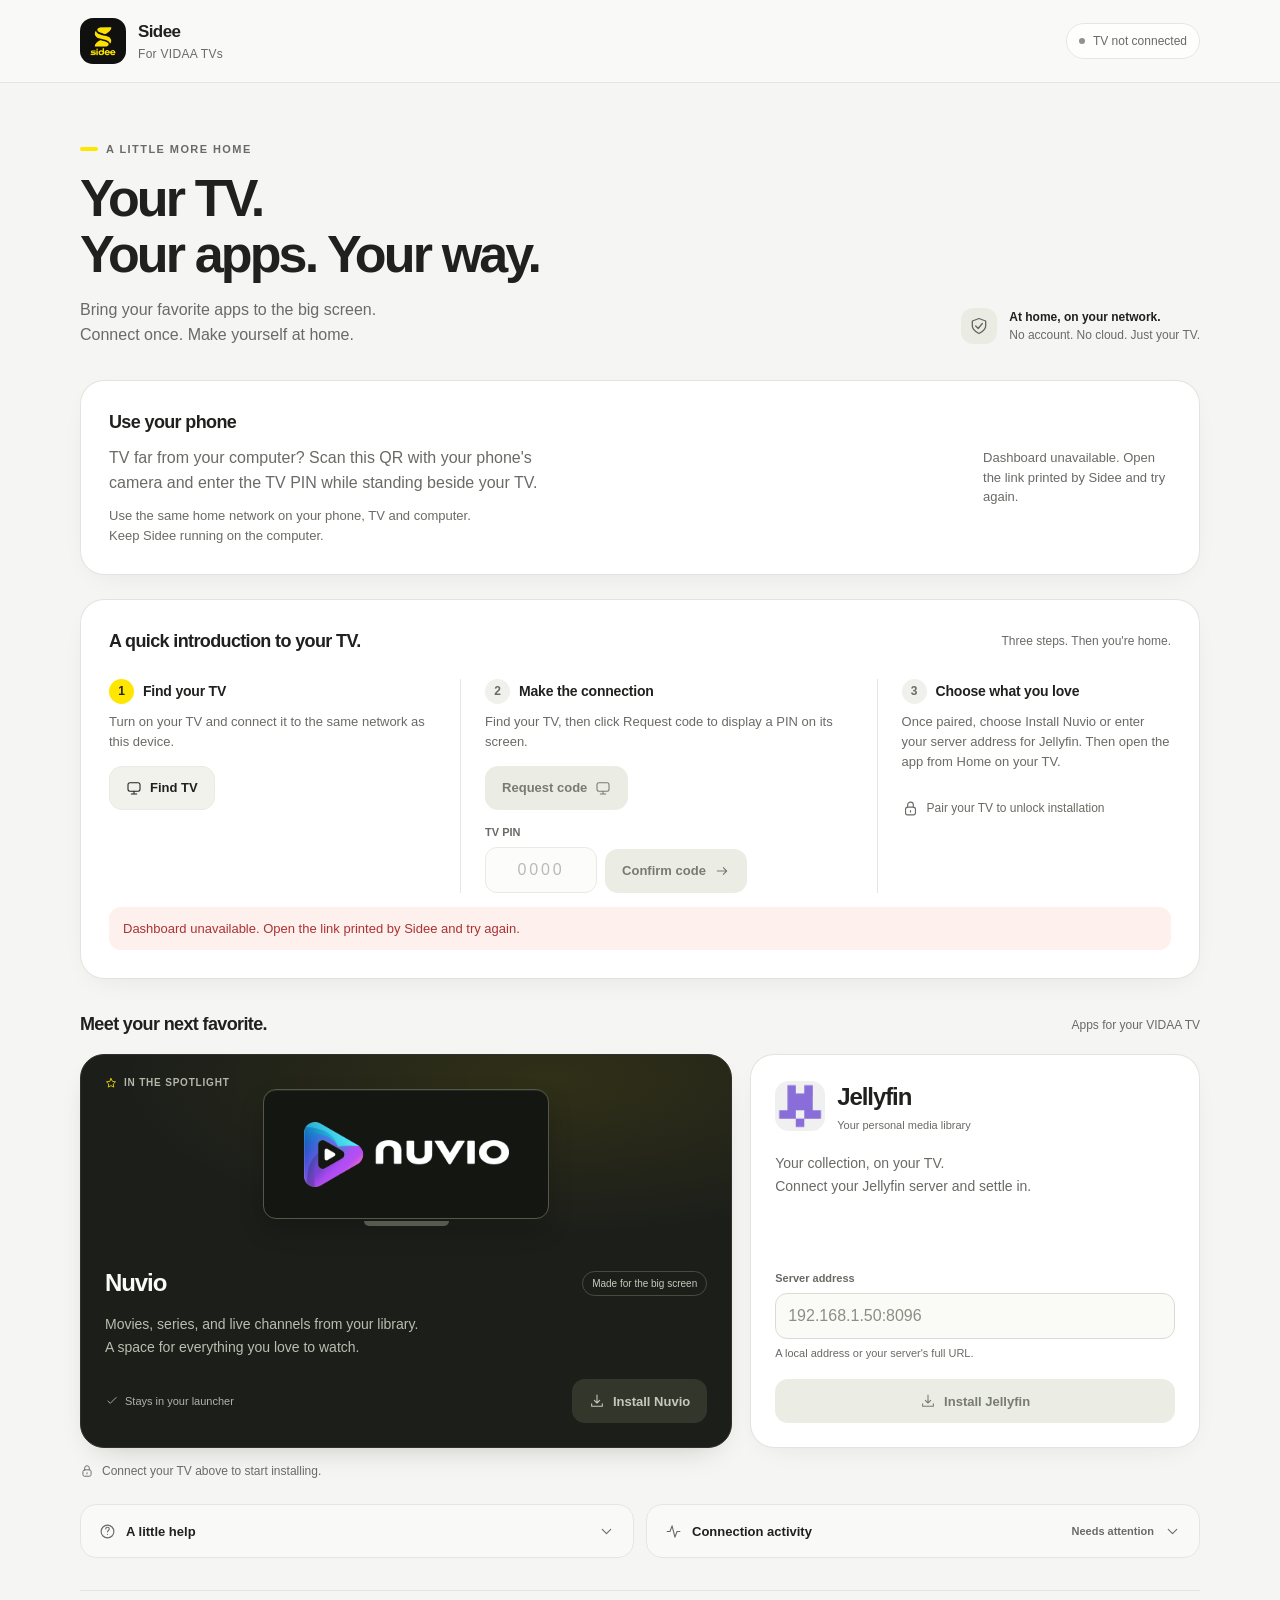
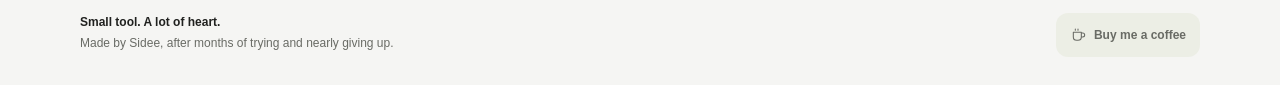
==== core/dashboard.html @ 567eab3b "Initial Sidee release: automatic Windows setup and dashboard pairing" ====
<!doctype html>
<html lang="en">
<head>
  <meta charset="utf-8">
  <meta name="viewport" content="width=device-width, initial-scale=1, viewport-fit=cover">
  <meta name="theme-color" content="#f5f5f3">
  <title>Sidee — Your TV, your apps</title>
  <link rel="icon" href="/assets/sidee-logo.png">
  <style>
    :root {
      color-scheme: light;
      --bg: #f5f5f3; --surface: #fff; --ink: #20211f; --muted: #696b65;
      --line: #e5e6e0; --accent: #ffe600; --accent-ink: #655b00;
      --positive: #28613c; --negative: #ac3232;
      --radius: 24px; --ease: cubic-bezier(.22, 1, .36, 1);
      font-family: -apple-system, BlinkMacSystemFont, "Segoe UI", sans-serif;
      font-synthesis: none; font-optical-sizing: auto;
    }
    * { box-sizing: border-box; }
    body { margin: 0; background: var(--bg); color: var(--ink); line-height: 1.5; }
    button, input, select { font: inherit; }
    button, a, input, select, summary { -webkit-tap-highlight-color: transparent; }
    button, a { touch-action: manipulation; }
    button { cursor: pointer; }
    img { display: block; max-width: 100%; }
    a { color: inherit; text-underline-offset: 4px; }
    h1, h2, h3, p { margin: 0; }
    button:focus-visible, a:focus-visible, summary:focus-visible {
      outline: 3px solid var(--accent-ink); outline-offset: 4px;
    }
    [hidden] { display: none !important; }
    .icon { width: 20px; height: 20px; fill: none; stroke: currentColor; stroke-width: 1.6; stroke-linecap: round; stroke-linejoin: round; flex-shrink: 0; }
    .shell { width: min(1120px, 100% - 2 * clamp(16px, 4vw, 40px)); margin-inline: auto; }
    .top { background: rgba(250,250,248,.86); border-bottom: 1px solid rgba(220,221,215,.7); backdrop-filter: blur(24px) saturate(140%); }
    .top-inner { display: flex; align-items: center; justify-content: space-between; gap: 12px; min-height: 82px; padding-block: 14px; }
    .brand { display: flex; align-items: center; gap: 12px; min-width: 0; }
    .logo { width: 46px; height: 46px; border-radius: 13px; }
    .brand-name { font-size: 17px; font-weight: 650; letter-spacing: -.035em; }
    .brand-by { color: var(--muted); font-size: 12px; letter-spacing: .025em; }
    .status { display: flex; align-items: center; gap: 8px; border: 1px solid var(--line); background: rgba(255,255,255,.8); padding: 8px 12px; border-radius: 100px; font-size: 12px; color: var(--muted); min-width: 0; max-width: 50%; }
    .status-dot { width: 6px; height: 6px; border-radius: 50%; background: #91938b; flex-shrink: 0; }
    .status.on { color: var(--positive); background: #f2f8f1; border-color: #d8e6d8; }
    .status.on .status-dot { background: var(--positive); }
    #tvchip { overflow-wrap: anywhere; }
    main { padding-top: clamp(32px, 5vw, 58px); padding-bottom: max(28px, env(safe-area-inset-bottom)); }
    .intro { display: grid; gap: 24px; margin-bottom: 32px; }
    .eyebrow { display: flex; align-items: center; gap: 8px; color: var(--muted); font-size: 11px; font-weight: 650; letter-spacing: .13em; text-transform: uppercase; margin-bottom: 12px; }
    .eyebrow::before { content: ""; width: 18px; height: 4px; background: var(--accent); border-radius: 2px; }
    h1 { font-size: clamp(32px, 1.65rem + 2.2vw, 52px); font-weight: 620; line-height: 1.09; letter-spacing: -.055em; }
    .intro-copy { color: var(--muted); margin-top: 14px; max-width: 48ch; font-size: 16px; line-height: 1.6; }
    .privacy { display: flex; align-items: center; gap: 12px; align-self: end; }
    .privacy > .icon { width: 36px; height: 36px; padding: 8px; border-radius: 12px; background: #eaece4; color: #65695b; }
    .privacy b { display: block; font-size: 12px; font-weight: 600; }
    .privacy span { display: block; font-size: 12px; color: var(--muted); }
    /* The QR sits beside its instructions when space allows, and wraps below on phones. */
    .phone-access { display: flex; flex-wrap: wrap; align-items: center; gap: 24px; margin-bottom: 24px; padding: clamp(20px, 3vw, 28px); }
    .phone-copy { flex: 1 1 18rem; min-width: 0; }
    .phone-copy p { color: var(--muted); font-size: 1rem; line-height: 1.55; max-width: 54ch; margin-top: 10px; }
    .phone-copy .phone-note { font-size: 13px; }
    .phone-url { display: block; min-height: 44px; color: var(--accent-ink); overflow-wrap: anywhere; font-size: 13px; line-height: 1.55; margin-top: 12px; padding-block: 8px; }
    .phone-visual { margin-inline: auto; max-width: 100%; }
    .phone-qr { display: block; width: 192px; height: 192px; max-width: 100%; background: #fff; }
    .phone-message { color: var(--muted); font-size: 13px; line-height: 1.5; max-width: 26ch; }
    .panel { background: var(--surface); border: 1px solid rgba(223,224,218,.85); border-radius: var(--radius); box-shadow: 0 8px 32px -18px rgba(37,39,25,.16), inset 0 1px 0 #fff; }
    .setup { padding: clamp(20px, 3vw, 28px); }
    .section-head { display: flex; align-items: center; justify-content: space-between; gap: 12px; flex-wrap: wrap; }
    h2 { font-size: 18px; font-weight: 650; letter-spacing: -.035em; }
    .section-meta { font-size: 12px; color: var(--muted); }
    .badge { display: inline-flex; align-items: center; gap: 6px; color: var(--positive); background: #eef6ed; padding: 4px 10px; border-radius: 100px; font-size: 12px; }
    .badge .icon { width: 14px; height: 14px; }
    /* On phones, setup reads top to bottom. Three columns begin only when each step has room. */
    .steps { display: grid; gap: 22px; margin-top: 24px; }
    .step { min-width: 0; }
    .step-heading { display: flex; align-items: center; gap: 9px; margin-bottom: 8px; }
    .step-number { display: grid; place-items: center; width: 25px; height: 25px; border-radius: 50%; font-size: 12px; font-weight: 650; background: #f0f1ec; color: var(--muted); flex-shrink: 0; }
    .step.current .step-number { background: var(--accent); color: var(--ink); }
    .step.complete .step-number { background: #eaf3e8; color: var(--positive); }
    h3 { font-size: 14px; font-weight: 600; letter-spacing: -.015em; }
    .step p { color: var(--muted); font-size: 13px; min-height: 40px; line-height: 1.55; overflow-wrap: anywhere; }
    .step + .step { border-top: 1px solid var(--line); padding-top: 20px; }
    .step-actions { display: flex; align-items: end; gap: 8px; flex-wrap: wrap; margin-top: 14px; }
    .button { min-height: 44px; border: 1px solid transparent; border-radius: 13px; padding: 10px 16px; font-size: 13px; font-weight: 600; display: inline-flex; align-items: center; justify-content: center; gap: 8px; background: var(--accent); color: var(--ink); transition: transform 180ms var(--ease), background 180ms, opacity 180ms; }
    .button .icon { width: 16px; height: 16px; }
    .button.secondary { background: #f1f2ec; border-color: #e9eae4; }
    .button:active:not(:disabled) { transform: scale(.97); }
    .button:disabled { color: #787b71; background: #ebede5; border-color: transparent; cursor: not-allowed; }
    .button[aria-busy="true"] { opacity: .75; }
    .field { display: flex; flex-direction: column; gap: 6px; min-width: 0; }
    label { font-size: 11px; font-weight: 600; color: var(--muted); }
    input, select { min-height: 44px; width: 100%; min-width: 0; border: 1px solid #d9dcd2; border-radius: 12px; padding: 10px 12px; background: #fafbf7; color: var(--ink); font-size: 16px; outline: none; transition: border-color 150ms, box-shadow 150ms; }
    input:focus, select:focus { border-color: var(--accent-ink); box-shadow: 0 0 0 3px rgba(190,176,32,.14); }
    input[aria-invalid="true"] { border-color: var(--negative); }
    input::placeholder { color: #8b8e82; opacity: 1; }
    input:disabled { opacity: .6; }
    #pin { width: 100%; max-width: 112px; font-variant-numeric: tabular-nums; text-align: center; letter-spacing: .18em; }
    .pin-field { flex: 0 1 112px; }
    .device-field { margin-top: 12px; }
    .field-error { color: var(--negative); font-size: 12px; margin-top: 8px; }
    .ready-note { display: flex; align-items: center; gap: 8px; min-height: 44px; margin-top: 14px; color: var(--muted); font-size: 12px; }
    .ready-note .icon { width: 17px; height: 17px; }
    body.is-linked .ready-note { color: var(--positive); }
    .catalog { margin-top: 32px; }
    .catalog .section-head { margin-bottom: 16px; }
    /* The featured app spans the wider column on desktop; every card gets full width on phones. */
    .app-grid { display: grid; gap: 18px; }
    .app { min-width: 0; overflow: clip; display: flex; flex-direction: column; }
    .featured { background: #1c1e1a; color: #fafbf7; border-color: #30322a; box-shadow: 0 12px 32px -18px rgba(21,24,12,.3); }
    .featured-art { position: relative; min-height: 186px; display: grid; place-items: center; padding: 34px 24px 30px; background: radial-gradient(ellipse at 72% 12%, rgba(255,230,0,.09), transparent 65%); }
    .featured-label { position: absolute; left: 24px; top: 20px; color: #b4b7a9; display: flex; align-items: center; gap: 7px; font-size: 10px; font-weight: 600; letter-spacing: .08em; text-transform: uppercase; }
    .featured-label .icon { width: 12px; height: 12px; color: var(--accent); }
    .tv-preview { width: min(286px, 80%); aspect-ratio: 2.2; position: relative; padding: 24px 30px; border: 1px solid #555849; border-radius: 13px; background: #141611; display: flex; align-items: center; justify-content: center; box-shadow: 0 12px 24px rgba(0,0,0,.18), inset 0 1px 0 rgba(255,255,255,.08); }
    .tv-preview::after { content: ""; position: absolute; bottom: -8px; width: 30%; height: 5px; border-radius: 0 0 5px 5px; background: #575b4d; }
    .tv-preview img { width: 205px; height: auto; max-height: 76px; object-fit: contain; }
    .app-body { padding: 24px; display: flex; flex-direction: column; gap: 12px; flex: 1; }
    .featured .app-body { padding-top: 16px; }
    .app-title { display: flex; align-items: center; justify-content: space-between; gap: 12px; }
    .app h3 { font-size: 24px; font-weight: 600; letter-spacing: -.045em; }
    .app-pill { border: 1px solid #484c3d; border-radius: 100px; padding: 4px 9px; font-size: 10px; color: #c6c9ba; white-space: nowrap; }
    .app-description { font-size: 14px; line-height: 1.65; color: var(--muted); max-width: 48ch; }
    .featured .app-description { color: #babdae; }
    .app-bottom { display: flex; align-items: center; justify-content: space-between; flex-wrap: wrap; gap: 12px; margin-top: auto; padding-top: 8px; }
    .app-note { display: flex; align-items: center; gap: 6px; color: var(--muted); font-size: 11px; }
    .app-note .icon { width: 14px; height: 14px; }
    .featured .app-note { color: #b0b4a5; }
    .featured .button:disabled { background: #33372b; color: #c5c9bb; }
    .jellyfin-head { display: flex; align-items: center; gap: 12px; }
    .app-icon { width: 50px; height: 50px; border-radius: 14px; }
    .jellyfin-head small { display: block; color: var(--muted); font-size: 11px; margin-top: 2px; }
    .jellyfin .app-body { gap: 18px; }
    .jellyfin .field { margin-top: auto; }
    .jellyfin .button { width: 100%; }
    .help-text { font-size: 11px; color: var(--muted); }
    .install-hint { color: var(--muted); font-size: 12px; display: flex; align-items: center; gap: 8px; margin-top: 14px; }
    .install-hint .icon { width: 14px; height: 14px; }
    #banner { margin-bottom: 22px; padding: 16px 20px; border-radius: 16px; border: 1px solid #d5e3d2; background: #edf5e9; color: var(--positive); display: flex; align-items: start; gap: 12px; font-size: 13px; }
    #banner > .icon { margin-top: 2px; }
    #banner b { display: block; font-weight: 650; margin-bottom: 2px; }
    .utilities { margin-top: 24px; display: grid; gap: 12px; }
    details { border: 1px solid var(--line); border-radius: 16px; background: rgba(255,255,255,.45); }
    summary { list-style: none; display: flex; align-items: center; gap: 10px; min-height: 52px; padding: 14px 18px; cursor: pointer; font-size: 13px; font-weight: 550; }
    summary::-webkit-details-marker { display: none; }
    summary > .icon { width: 17px; height: 17px; color: var(--muted); }
    summary .chevron { margin-left: auto; transition: transform 180ms var(--ease); }
    details[open] .chevron { transform: rotate(180deg); }
    .help-content { padding: 0 18px 18px; font-size: 13px; color: var(--muted); }
    .help-content p + p { margin-top: 12px; }
    .help-content b { display: block; color: var(--ink); font-weight: 600; margin-bottom: 2px; }
    .activity-count { margin-left: auto; color: var(--muted); font-size: 11px; font-variant-numeric: tabular-nums; }
    summary .activity-count + .chevron { margin-left: 0; }
    #log { margin: 0 12px 12px; border-radius: 10px; background: #f0f1eb; padding: 12px; max-height: 190px; min-height: 44px; overflow: auto; font-family: ui-monospace, "Cascadia Code", monospace; font-size: 11px; line-height: 1.8; overflow-wrap: anywhere; }
    .log-line { display: block; white-space: pre-wrap; }
    .ok { color: var(--positive); } .err { color: var(--negative); }
    #notice { margin-top: 14px; padding: 12px 14px; border-radius: 12px; background: #f2f3ed; font-size: 13px; color: var(--muted); overflow-wrap: anywhere; }
    #notice.err { color: var(--negative); background: #fdf0ed; }
    #notice.ok { color: var(--positive); background: #eef5eb; }
    footer { margin-top: 32px; padding-top: 22px; border-top: 1px solid var(--line); display: flex; justify-content: space-between; flex-wrap: wrap; gap: 18px; font-size: 12px; color: var(--muted); }
    .footer-brand { font-weight: 650; color: var(--ink); margin-bottom: 3px; }
    .coffee { display: inline-flex; align-items: center; gap: 8px; min-height: 44px; padding: 10px 14px; background: #eceee5; border-radius: 12px; text-decoration: none; font-weight: 550; }
    .coffee .icon { width: 16px; height: 16px; }
    @media (min-width: 760px) {
      .intro { grid-template-columns: minmax(0, 1fr) auto; align-items: end; }
      .privacy { margin-bottom: 4px; }
      .steps { grid-template-columns: 1fr 1.2fr .9fr; gap: 24px; }
      .step + .step { border-top: 0; border-left: 1px solid var(--line); padding-top: 0; padding-left: 24px; }
      .app-grid { grid-template-columns: 1.45fr 1fr; }
      .utilities { grid-template-columns: 1fr 1fr; align-items: start; }
    }
    @media (hover: hover) {
      .button:hover:not(:disabled) { background: #f0da09; transform: translateY(-1px); }
      .button.secondary:hover:not(:disabled), .coffee:hover { background: #e7eadf; }
      summary:hover { color: var(--accent-ink); }
    }
    @media (prefers-reduced-motion: no-preference) {
      main { animation: arrive 450ms var(--ease) both; }
      @keyframes arrive { from { opacity: 0; transform: translateY(8px); } to { opacity: 1; transform: none; } }
    }
    @media (prefers-reduced-motion: reduce) { *, *::before, *::after { animation: none !important; transition: none !important; } }
    @media (prefers-reduced-transparency: reduce) { .top { background: #fafaf8; backdrop-filter: none; } }
    @media (prefers-contrast: more) { :root { --muted: #46483f; --line: #969a89; } .panel, .status, details { border-color: #969a89; } .top { background: #fafaf8; } }
  </style>
</head>
<body>
  <svg width="0" height="0" aria-hidden="true" style="position:absolute"><defs>
    <symbol id="i-tv" viewBox="0 0 24 24"><rect x="3" y="4" width="18" height="13" rx="3"/><path d="M8 21h8m-4-4v4"/></symbol>
    <symbol id="i-check" viewBox="0 0 24 24"><path d="m5 12 4 4L19 6"/></symbol>
    <symbol id="i-arrow" viewBox="0 0 24 24"><path d="M5 12h14m-5-5 5 5-5 5"/></symbol>
    <symbol id="i-lock" viewBox="0 0 24 24"><rect x="5" y="10" width="14" height="11" rx="3"/><path d="M8 10V7a4 4 0 0 1 8 0v3m-4 5v2"/></symbol>
    <symbol id="i-shield" viewBox="0 0 24 24"><path d="m12 3 8 3v6c0 5-8 9-8 9s-8-4-8-9V6z"/><path d="m8 12 3 3 5-6"/></symbol>
    <symbol id="i-download" viewBox="0 0 24 24"><path d="M12 3v12m-4-4 4 4 4-4M4 16v4h16v-4"/></symbol>
    <symbol id="i-chevron" viewBox="0 0 24 24"><path d="m6 9 6 6 6-6"/></symbol>
    <symbol id="i-help" viewBox="0 0 24 24"><circle cx="12" cy="12" r="9"/><path d="M9.5 8.5a2.5 2.5 0 0 1 5 0c0 2-2.5 2-2.5 4M12 16h.01"/></symbol>
    <symbol id="i-activity" viewBox="0 0 24 24"><path d="M3 12h4l3-8 4 16 3-8h4"/></symbol>
    <symbol id="i-coffee" viewBox="0 0 24 24"><path d="M5 8h12v7a5 5 0 0 1-5 5h-2a5 5 0 0 1-5-5zm12 1h2a3 3 0 0 1 0 6h-2M8 3v2m4-2v2"/></symbol>
    <symbol id="i-star" viewBox="0 0 24 24"><path d="m12 3 2.8 5.7 6.2.9-4.5 4.4 1 6.2-5.5-2.9-5.5 2.9 1-6.2L3 9.6l6.2-.9z"/></symbol>
  </defs></svg>
  <header class="top">
    <div class="shell top-inner">
      <div class="brand">
        <img class="logo" src="/assets/sidee-logo.png" alt="Sidee" width="46" height="46">
        <div><div class="brand-name">Sidee</div><div class="brand-by">For VIDAA TVs</div></div>
      </div>
      <div class="status" id="statusChip"><span class="status-dot"></span><span id="tvchip" role="status">Checking your TV…</span></div>
    </div>
  </header>
  <main class="shell">
    <section class="intro" aria-labelledby="pageTitle">
      <div>
        <p class="eyebrow">A little more home</p>
        <h1 id="pageTitle">Your TV.<br>Your apps. Your way.</h1>
        <p class="intro-copy">Bring your favorite apps to the big screen.<br>Connect once. Make yourself at home.</p>
      </div>
      <div class="privacy"><svg class="icon" aria-hidden="true"><use href="#i-shield"/></svg><div><b>At home, on your network.</b><span>No account. No cloud. Just your TV.</span></div></div>
    </section>
    <section class="panel phone-access" aria-labelledby="phoneTitle">
      <div class="phone-copy">
        <h2 id="phoneTitle">Use your phone</h2>
        <p>TV far from your computer? Scan this QR with your phone's camera and enter the TV PIN while standing beside your TV.</p>
        <p class="phone-note">Use the same home network on your phone, TV and computer. Keep Sidee running on the computer.</p>
        <a id="phoneLink" class="phone-url" target="_blank" rel="noopener" hidden></a>
      </div>
      <div class="phone-visual">
        <img id="phoneQr" class="phone-qr" width="192" height="192" alt="Scan to open this dashboard on your phone" hidden>
        <p id="phoneMessage" class="phone-message" role="status">Preparing your QR code…</p>
      </div>
    </section>
    <div id="banner" role="status" hidden><svg class="icon" aria-hidden="true"><use href="#i-check"/></svg><div><b id="bannerTitle">Make yourself at home.</b><span id="bannerText">Your app is in the TV launcher. Select its tile to open it.</span></div></div>
    <section class="panel setup" id="setup" aria-labelledby="setupTitle">
      <div class="section-head"><h2 id="setupTitle">A quick introduction to your TV.</h2><span class="section-meta" id="setupMeta">Three steps. Then you're home.</span><span class="badge" id="pairbadge" hidden><svg class="icon" aria-hidden="true"><use href="#i-check"/></svg>Paired</span></div>
      <div class="steps">
        <div class="step current" id="stepFind">
          <div class="step-heading"><span class="step-number">1</span><h3>Find your TV</h3></div>
          <p id="tvname">Turn on your TV and connect it to the same network as this device.</p>
          <div class="field device-field" id="deviceField" hidden><label for="tvselect">Choose your TV</label><select id="tvselect"></select></div>
          <div class="step-actions"><button class="button secondary" id="btnFind"><svg class="icon" aria-hidden="true"><use href="#i-tv"/></svg><span>Find TV</span></button></div>
        </div>
        <div class="step" id="stepPair">
          <div class="step-heading"><span class="step-number">2</span><h3>Make the connection</h3></div>
          <p id="pinHelp">Find your TV, then click Request code to display a PIN on its screen.</p>
          <div class="step-actions"><button class="button secondary" id="btnRequest" disabled><span>Request code</span><svg class="icon" aria-hidden="true"><use href="#i-tv"/></svg></button></div>
          <div class="step-actions"><div class="field pin-field"><label for="pin">TV PIN</label><input id="pin" type="text" inputmode="numeric" autocomplete="one-time-code" pattern="[0-9]{4}" maxlength="4" placeholder="0000" aria-describedby="pinHelp pinError" disabled></div><button class="button secondary" id="btnPair" disabled><span>Confirm code</span><svg class="icon" aria-hidden="true"><use href="#i-arrow"/></svg></button></div>
          <div class="field-error" id="pinError" hidden></div>
        </div>
        <div class="step" id="stepInstall">
          <div class="step-heading"><span class="step-number">3</span><h3>Choose what you love</h3></div>
          <p>Once paired, choose Install Nuvio or enter your server address for Jellyfin. Then open the app from Home on your TV.</p>
          <div class="ready-note"><svg class="icon" id="readyIcon" aria-hidden="true"><use href="#i-lock"/></svg><span id="readyText">Pair your TV to unlock installation</span></div>
        </div>
      </div>
      <div id="notice" role="status" hidden></div>
    </section>
    <section class="catalog" aria-labelledby="catalogTitle">
      <div class="section-head"><h2 id="catalogTitle">Meet your next favorite.</h2><span class="section-meta">Apps for your VIDAA TV</span></div>
      <div class="app-grid">
        <article class="panel app featured">
          <div class="featured-art" aria-hidden="true"><span class="featured-label"><svg class="icon"><use href="#i-star"/></svg>In the spotlight</span><div class="tv-preview"><img src="/assets/nuvio-wordmark.png" alt="" width="1088" height="344"></div></div>
          <div class="app-body">
            <div class="app-title"><h3>Nuvio</h3><span class="app-pill">Made for the big screen</span></div>
            <p class="app-description">Movies, series, and live channels from your library.<br>A space for everything you love to watch.</p>
            <div class="app-bottom"><span class="app-note"><svg class="icon" aria-hidden="true"><use href="#i-check"/></svg>Stays in your launcher</span><button class="button" id="btnInstall" disabled><svg class="icon" aria-hidden="true"><use href="#i-download"/></svg><span>Install Nuvio</span></button></div>
          </div>
        </article>
        <article class="panel app jellyfin">
          <div class="app-body">
            <div class="jellyfin-head"><img class="app-icon" src="/assets/jellyfin.png" alt="" width="50" height="50"><div><h3>Jellyfin</h3><small>Your personal media library</small></div></div>
            <p class="app-description">Your collection, on your TV.<br>Connect your Jellyfin server and settle in.</p>
            <div class="field"><label for="jfsrv">Server address</label><input id="jfsrv" type="text" inputmode="url" autocomplete="url" spellcheck="false" placeholder="192.168.1.50:8096" aria-describedby="serverHelp serverError"><span class="help-text" id="serverHelp">A local address or your server's full URL.</span><span class="field-error" id="serverError" hidden></span></div>
            <button class="button secondary" id="btnInstallJf" disabled><svg class="icon" aria-hidden="true"><use href="#i-download"/></svg><span>Install Jellyfin</span></button>
          </div>
        </article>
      </div>
      <p class="install-hint" id="installHint"><svg class="icon" aria-hidden="true"><use href="#i-lock"/></svg>Connect your TV above to start installing.</p>
    </section>
    <div class="utilities">
      <details><summary><svg class="icon" aria-hidden="true"><use href="#i-help"/></svg>A little help<svg class="icon chevron" aria-hidden="true"><use href="#i-chevron"/></svg></summary><div class="help-content">
        <p><b>First time connecting?</b>Click Find TV, then Request code. Enter the 4-digit PIN displayed on your TV in the TV PIN field above and click Confirm code. Installation becomes available as soon as the TV confirms the connection.</p>
        <p><b>How do I open the installer again?</b>On Windows, double-click <code>start-windows.bat</code> in the extracted folder. The first launch prepares the app automatically and needs an Internet connection. Keep its window open while using this page. If the browser does not open, use the complete link printed beside “this computer”, including its key. To use your phone, scan the QR in the “Use your phone” section above.</p>
        <p><b>Can't find your TV?</b>Keep the TV on and connect both devices to the same network. Guest Wi-Fi can prevent them from seeing each other. Restart the TV and try again.</p>
        <p><b>The connection was refused?</b>If the TV just turned on, give it a minute, then try pairing again.</p>
        <p><b>Your PIN or saved connection expired?</b>Click Request code again, enter the new PIN shown on your TV, and click Confirm code.</p>
        <p><b>The tile hasn't appeared?</b>Check the favorites row in your launcher. You may need to restart the TV.</p>
        <p><b>Can I close the installer?</b>After installation is confirmed, press Ctrl+C in its terminal. Nuvio opens online from the TV launcher; your computer can be off. Jellyfin still needs its server to be running.</p>
        <p><b>Still seeing the old Nuvio icon?</b>Restart the installer and install Nuvio again. If the old image remains, remove its tile from the TV launcher and reinstall it.</p>
        <p><b>Want to remove an app?</b>Open the tile's menu in the TV launcher and choose Remove.</p>
      </div></details>
      <details id="activity"><summary><svg class="icon" aria-hidden="true"><use href="#i-activity"/></svg>Connection activity<span class="activity-count" id="activityCount">Ready</span><svg class="icon chevron" aria-hidden="true"><use href="#i-chevron"/></svg></summary><div id="log" role="log" aria-label="Connection activity" aria-live="off"><span class="log-line">Ready when you are.</span></div></details>
    </div>
    <footer><div><p class="footer-brand">Small tool. A lot of heart.</p><p>Made by Sidee, after months of trying and nearly giving up.</p></div><a class="coffee" id="kofi" href="#" target="_blank" rel="noopener noreferrer"><svg class="icon" aria-hidden="true"><use href="#i-coffee"/></svg>Buy me a coffee</a></footer>
  </main>
  <script>
    const $ = id => document.getElementById(id);
    const KEY = new URLSearchParams(location.search).get("key") || "";
    const api = path => `${path}?key=${encodeURIComponent(KEY)}`;
    const KOFI = "KOFI_URL_PLACEHOLDER";
    if (KOFI) $("kofi").href = KOFI;
    else $("kofi").hidden = true;
    let tv = null, linked = false, expiryTimer = null, installed = new Set(), devices = [];
    let installBusy = false;
    let statusRevision = 0;
    let pairingId = null, pairingTimer = null, pairBusy = false;

    function log(message, cls = "") {
      const line = document.createElement("span");
      line.className = "log-line" + (cls ? " " + cls : "");
      line.textContent = message;
      $("log").append(line);
      while ($("log").children.length > 80) $("log").firstElementChild.remove();
      $("log").scrollTop = $("log").scrollHeight;
      $("activityCount").textContent = cls === "err" ? "Needs attention" : cls === "ok" ? "All good" : "Working";
      $("notice").textContent = message;
      $("notice").className = cls;
      $("notice").hidden = false;
    }

    async function request(path, data) {
      const options = data === undefined ? {} : {method: "POST", headers: {"Content-Type": "application/json"}, body: JSON.stringify(data)};
      const response = await fetch(api(path), options);
      if (!response.ok) throw new Error("Dashboard unavailable. Open the link printed by Sidee and try again.");
      return response.json();
    }

    function busy(id, on, label) {
      const button = $(id);
      if (!button.dataset.label) button.dataset.label = button.querySelector("span").textContent;
      button.setAttribute("aria-busy", String(on));
      button.querySelector("span").textContent = on ? label : button.dataset.label;
      button.disabled = on;
    }

    function updateInstallButtons() {
      $("btnInstall").disabled = !linked || installBusy;
      $("btnInstallJf").disabled = !linked || installBusy;
    }

    function updatePairControls() {
      $("btnRequest").disabled = !tv || pairBusy || installBusy;
      $("btnPair").disabled = !pairingId || pairBusy || installBusy;
      $("pin").disabled = !pairingId || pairBusy || installBusy;
    }

    function resetPairing(cancel = true) {
      const previous = pairingId;
      pairingId = null;
      clearTimeout(pairingTimer);
      $("pin").value = "";
      $("pin").removeAttribute("aria-invalid");
      $("pinError").hidden = true;
      $("pinHelp").textContent = "Click Request code to display a new PIN on your TV.";
      $("btnRequest").dataset.label = "Request code";
      $("btnRequest").querySelector("span").textContent = "Request code";
      updatePairControls();
      if (cancel && previous) request("/api/pair/cancel", {pairing_id: previous}).catch(() => {});
    }

    function setLinked(on, name) {
      linked = on;
      document.body.classList.toggle("is-linked", on);
      $("tvchip").textContent = on ? "Paired · " + name : "TV not connected";
      $("statusChip").classList.toggle("on", on);
      $("pairbadge").hidden = !on;
      $("setupMeta").hidden = on;
      $("stepFind").classList.toggle("complete", Boolean(tv));
      $("stepFind").classList.toggle("current", !tv);
      $("stepPair").classList.toggle("complete", on);
      $("stepPair").classList.toggle("current", Boolean(tv) && !on);
      $("stepInstall").classList.toggle("current", on);
      $("readyText").textContent = on ? "You're ready. Choose an app below." : "Pair your TV to unlock installation";
      $("readyIcon").querySelector("use").setAttribute("href", on ? "#i-check" : "#i-lock");
      $("installHint").hidden = on;
      if (on) $("notice").hidden = true;
      updateInstallButtons();
      updatePairControls();
    }

    function selectTV(device) {
      const changed = tv && tv.host !== device.host;
      tv = device;
      if (changed) {
        resetPairing();
        clearTimeout(expiryTimer);
        installed.clear();
        $("banner").hidden = true;
        setLinked(false);
        statusRevision++;
      }
      $("tvname").textContent = device.friendly_name + " · " + device.host;
      updatePairControls();
      $("stepFind").classList.add("complete");
      $("stepFind").classList.remove("current");
      $("stepPair").classList.toggle("current", !linked);
    }

    $("btnFind").onclick = async () => {
      busy("btnFind", true, "Searching…");
      log("Looking for your TV on the local network…");
      try {
        const result = await request("/api/discover");
        if (result.ok && result.tvs.length) {
          devices = result.tvs;
          $("tvselect").replaceChildren(...devices.map(device => {
            const option = document.createElement("option");
            option.value = device.host;
            option.textContent = device.friendly_name + " · " + device.host;
            return option;
          }));
          $("deviceField").hidden = devices.length < 2;
          const selected = devices.find(device => tv && device.host === tv.host) || devices[0];
          $("tvselect").value = selected.host;
          selectTV(selected);
          log("Found " + selected.friendly_name + " at " + selected.host + ". Click Request code to connect.", "ok");
        } else log(result.error || "No TV found. Check that both devices are on the same network, then try again.", "err");
      } catch (error) { log(error.message || "The search was interrupted. Try again.", "err"); }
      finally { busy("btnFind", false); }
    };
    $("tvselect").onchange = () => {
      const selected = devices.find(device => device.host === $("tvselect").value);
      if (selected) selectTV(selected);
    };
    $("btnRequest").onclick = async () => {
      if (!tv || pairBusy || installBusy) return;
      resetPairing(false);
      clearTimeout(expiryTimer);
      statusRevision++;
      setLinked(false);
      pairBusy = true;
      busy("btnRequest", true, "Requesting…");
      updatePairControls();
      $("btnFind").disabled = true;
      $("tvselect").disabled = true;
      log("Requesting a code. Look at your TV screen…");
      try {
        const result = await request("/api/pair/start", {host: tv.host});
        if (result.ok && result.pairing_id) {
          pairingId = result.pairing_id;
          $("pinHelp").textContent = "Enter the 4-digit PIN shown on your TV, then click Confirm code.";
          $("btnRequest").dataset.label = "Request new code";
          log("The code is on your TV. Enter it here to connect.", "ok");
          pairingTimer = setTimeout(() => {
            resetPairing();
            log("The code request expired. Click Request code to try again.", "err");
          }, Math.max(0, result.expires_in) * 1000);
        } else log(result.error || "The TV didn't display a code. Try requesting it again.", "err");
      } catch (error) { log(error.message || "Couldn't request a code. Try again.", "err"); }
      finally {
        pairBusy = false;
        busy("btnRequest", false);
        updatePairControls();
        $("btnFind").disabled = false;
        $("tvselect").disabled = false;
        if (pairingId) $("pin").focus();
      }
    };
    $("pin").oninput = () => {
      $("pin").value = $("pin").value.replace(/[^0-9]/g, "").slice(0, 4);
      $("pin").removeAttribute("aria-invalid");
      $("pinError").hidden = true;
    };
    $("pin").onkeydown = event => { if (event.key === "Enter" && !$("btnPair").disabled) $("btnPair").click(); };
    $("btnPair").onclick = async () => {
      if (!tv || !pairingId || pairBusy) return;
      const pin = $("pin").value.trim();
      if (!/^[0-9]{4}$/.test(pin)) {
        $("pinError").textContent = "Enter all 4 digits shown on your TV.";
        $("pinError").hidden = false;
        $("pin").setAttribute("aria-invalid", "true");
        $("pin").focus();
        return;
      }
      clearTimeout(pairingTimer);
      pairBusy = true;
      busy("btnPair", true, "Connecting…");
      updatePairControls();
      $("btnFind").disabled = true;
      $("tvselect").disabled = true;
      log("Making the connection to your TV…");
      try {
        const result = await request("/api/pair", {pairing_id: pairingId, pin});
        resetPairing(false);
        if (result.ok) {
          await syncStatus();
          $("pinHelp").textContent = "Your TV is connected. Choose an app below.";
          if (linked) log("Your TV is paired. Choose an app below.", "ok");
        } else {
          log(result.error || "Couldn't connect. Request a new code and try again.", "err");
        }
      } catch (error) { resetPairing(); log(error.message || "The connection was interrupted. Request a new code.", "err"); }
      finally {
        pairBusy = false;
        busy("btnPair", false);
        updatePairControls();
        $("btnFind").disabled = false;
        $("tvselect").disabled = false;
      }
    };

    async function installApp(app, extra) {
      if (!linked || installBusy) return;
      const id = app === "nuvio" ? "btnInstall" : "btnInstallJf";
      const name = app === "nuvio" ? "Nuvio" : "Jellyfin";
      installBusy = true;
      busy(id, true, "Installing…");
      updateInstallButtons();
      updatePairControls();
      $("btnFind").disabled = true;
      $("tvselect").disabled = true;
      $("banner").hidden = true;
      log("Adding " + name + " to your TV launcher…");
      try {
        const result = await request("/api/install", Object.assign({app}, extra || {}));
        if (result.ok) {
          installed.add(app);
          $("bannerTitle").textContent = name + " is home.";
          $("bannerText").textContent = "Press Home on your TV and select its tile. You can stop the installer with Ctrl+C; Nuvio needs Internet and Jellyfin needs its server.";
          $("banner").hidden = false;
          $("banner").scrollIntoView({behavior: matchMedia("(prefers-reduced-motion: reduce)").matches ? "instant" : "smooth", block: "nearest"});
          log(name + " is installed. Take a look at your TV launcher.", "ok");
          try { await syncStatus(); }
          catch (_) { log(name + " was installed, but connection status couldn't be checked. Refresh the dashboard before installing another app.", "err"); setLinked(false); }
        } else if (result.status === "unconfirmed") {
          log(result.message || "Check Home on your TV before trying the installation again.");
          $("activityCount").textContent = "Check TV";
        } else if (!handleAuth(result)) log(result.error || "Your TV didn't confirm installation. Try again.", "err");
      } catch (error) { log(error.message || "The connection was interrupted. Try installing again.", "err"); }
      finally {
        installBusy = false;
        busy(id, false);
        if (installed.has(app)) {
          $(id).dataset.label = "Install " + name + " again";
          $(id).querySelector("span").textContent = $(id).dataset.label;
        }
        updateInstallButtons();
        updatePairControls();
        $("btnFind").disabled = false;
        $("tvselect").disabled = false;
      }
    }
    $("btnInstall").onclick = () => installApp("nuvio");
    $("btnInstallJf").onclick = () => {
      const server = $("jfsrv").value.trim();
      if (!server) {
        $("serverError").textContent = "Enter your Jellyfin server address.";
        $("serverError").hidden = false;
        $("jfsrv").setAttribute("aria-invalid", "true");
        $("jfsrv").focus();
        return;
      }
      installApp("jellyfin", {server});
    };
    $("jfsrv").oninput = () => { $("serverError").hidden = true; $("jfsrv").removeAttribute("aria-invalid"); };
    $("jfsrv").onkeydown = event => { if (event.key === "Enter" && !$("btnInstallJf").disabled) $("btnInstallJf").click(); };

    function applyStatus(status) {
      clearTimeout(expiryTimer);
      if (status.host && (!tv || status.host === tv.host)) {
        selectTV({host: status.host, friendly_name: tv ? tv.friendly_name : "Your TV"});
      }
      const ready = status.paired && status.state === "ok"
        && (!status.expires_at || Date.now() < status.expires_at * 1000)
        && tv && tv.host === status.host;
      setLinked(Boolean(ready), tv ? tv.friendly_name : status.host);
      if (ready) $("tvchip").title = status.host;
      if (status.state === "expired" || (status.paired && !ready && tv && tv.host === status.host)) {
        $("tvchip").textContent = "Pairing needs renewal";
        resetPairing();
        log("Your TV connection has expired. Click Request code to reconnect.", "err");
      } else if (status.message && status.state !== "needs_pairing") log(status.message, ready ? "ok" : "err");
      if (ready && status.expires_at) {
        const revision = statusRevision;
        const delay = Math.min(status.expires_at * 1000 - Date.now(), 2147483647);
        expiryTimer = setTimeout(() => { if (revision === statusRevision) applyStatus(status); }, Math.max(0, delay));
      }
    }
    async function syncStatus() {
      const revision = statusRevision;
      const status = await request("/api/status");
      if (revision === statusRevision) applyStatus(status);
    }
    function handleAuth(response) {
      if (!response.needs_pairing) return false;
      clearTimeout(expiryTimer);
      statusRevision++;
      setLinked(false);
      resetPairing();
      log("Your TV needs to reconnect. Click Request code and enter the PIN shown on your TV.", "err");
      return true;
    }
    async function loadPhoneAccess() {
      try {
        const result = await request("/api/phone");
        if (!result.ok) throw new Error(result.error || "Couldn't prepare the phone QR code. Refresh this page to try again.");
        $("phoneQr").src = result.qr;
        $("phoneQr").hidden = false;
        $("phoneLink").href = result.url;
        $("phoneLink").textContent = result.url;
        $("phoneLink").hidden = false;
        $("phoneMessage").hidden = true;
      } catch (error) {
        $("phoneMessage").textContent = error.message || "Couldn't prepare the phone QR code. Refresh this page to try again.";
      }
    }
    loadPhoneAccess();
    syncStatus().catch(error => { setLinked(false); log(error.message || "Couldn't check the connection. Refresh the dashboard to try again.", "err"); });
  </script>
</body>
</html>
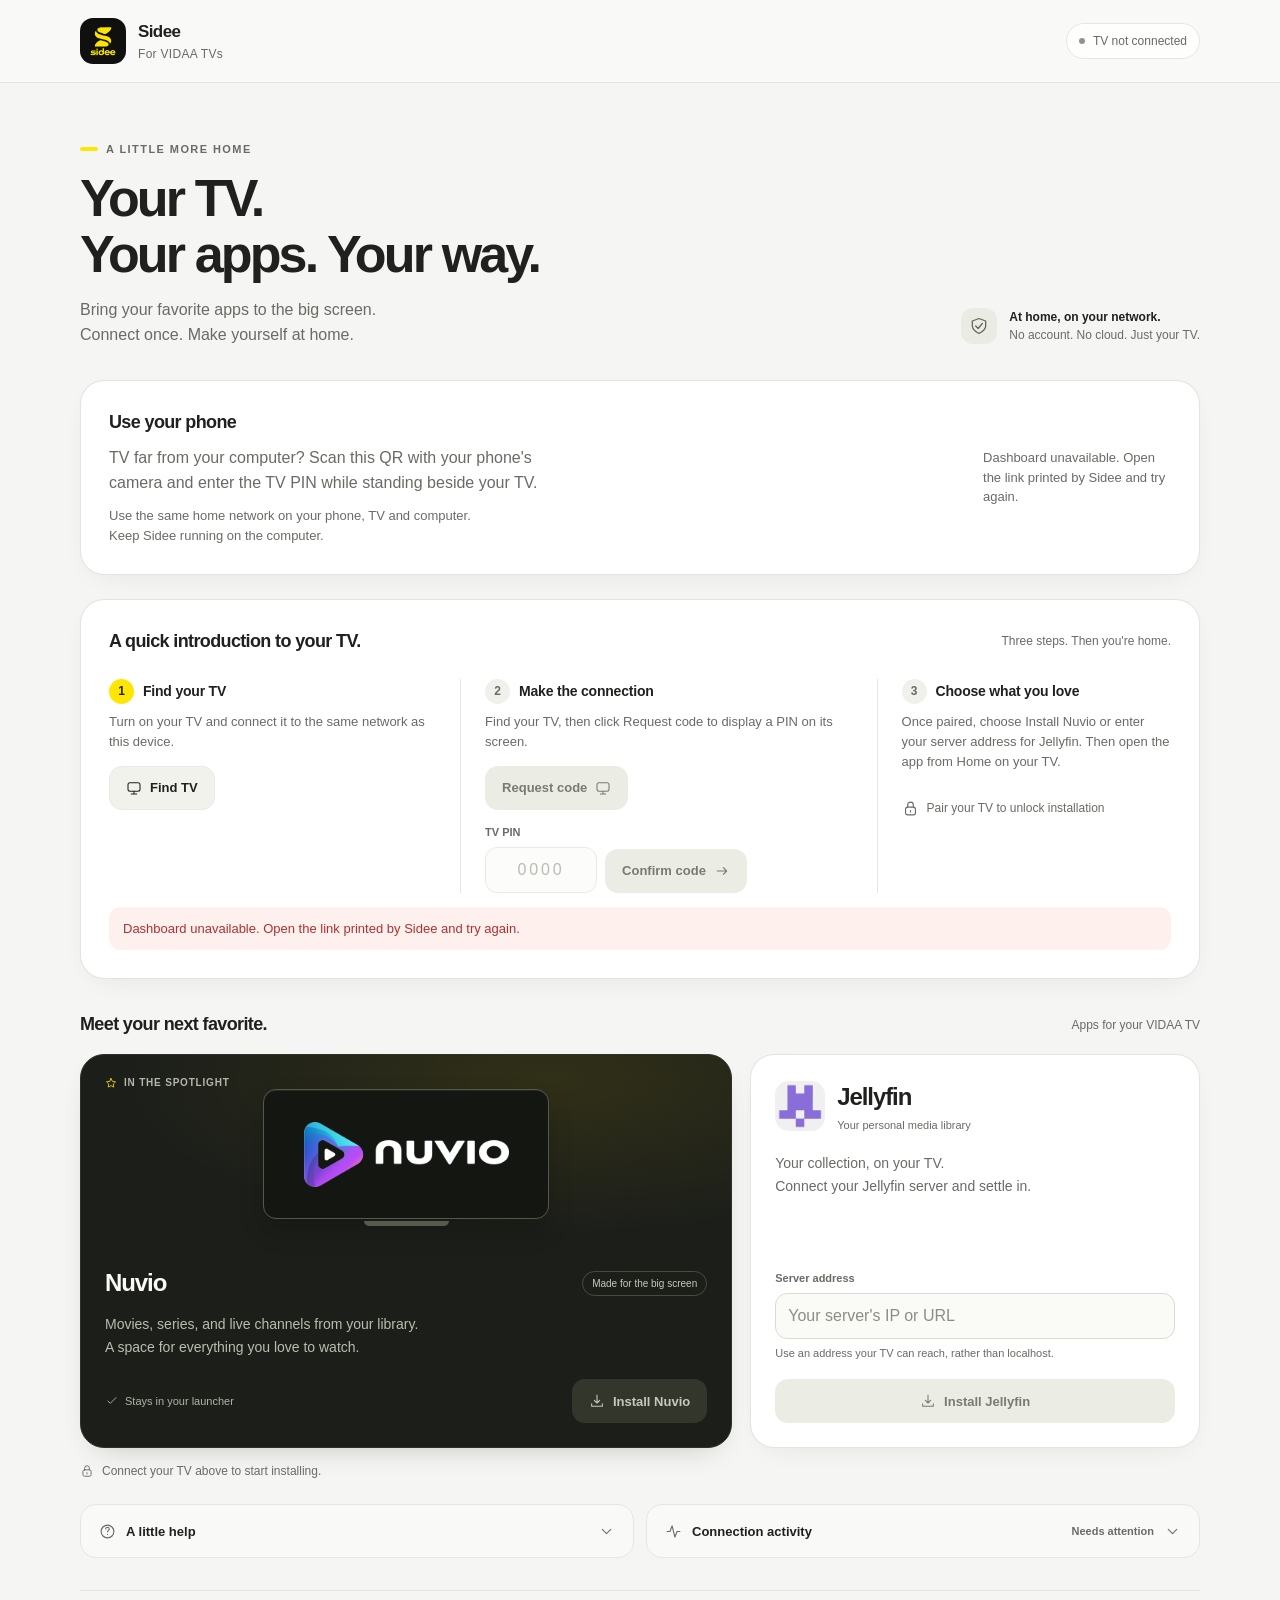
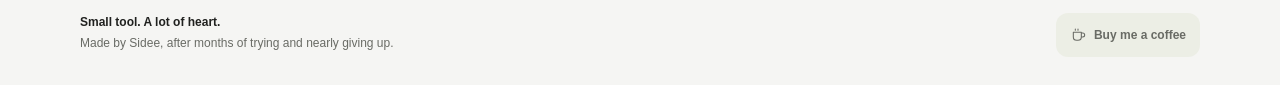
==== commit f8c81f60: "Fix TV discovery, selection and setup across home networks Start with no TV selected and restore a s" ====
--- a/core/dashboard.html
+++ b/core/dashboard.html
@@ -263,7 +263,7 @@
           <div class="app-body">
             <div class="jellyfin-head"><img class="app-icon" src="/assets/jellyfin.png" alt="" width="50" height="50"><div><h3>Jellyfin</h3><small>Your personal media library</small></div></div>
             <p class="app-description">Your collection, on your TV.<br>Connect your Jellyfin server and settle in.</p>
-            <div class="field"><label for="jfsrv">Server address</label><input id="jfsrv" type="text" inputmode="url" autocomplete="url" spellcheck="false" placeholder="192.168.1.50:8096" aria-describedby="serverHelp serverError"><span class="help-text" id="serverHelp">A local address or your server's full URL.</span><span class="field-error" id="serverError" hidden></span></div>
+            <div class="field"><label for="jfsrv">Server address</label><input id="jfsrv" type="text" inputmode="url" autocomplete="url" spellcheck="false" placeholder="Your server's IP or URL" aria-describedby="serverHelp serverError"><span class="help-text" id="serverHelp">Use an address your TV can reach, rather than localhost.</span><span class="field-error" id="serverError" hidden></span></div>
             <button class="button secondary" id="btnInstallJf" disabled><svg class="icon" aria-hidden="true"><use href="#i-download"/></svg><span>Install Jellyfin</span></button>
           </div>
         </article>
@@ -289,14 +289,15 @@
   <script>
     const $ = id => document.getElementById(id);
     const KEY = new URLSearchParams(location.search).get("key") || "";
-    const api = path => `${path}?key=${encodeURIComponent(KEY)}`;
+    const api = (path, query = {}) => `${path}?${new URLSearchParams({...query, key: KEY})}`;
     const KOFI = "KOFI_URL_PLACEHOLDER";
     if (KOFI) $("kofi").href = KOFI;
     else $("kofi").hidden = true;
     let tv = null, linked = false, expiryTimer = null, installed = new Set(), devices = [];
-    let installBusy = false;
+    let installBusy = false, findBusy = false;
     let statusRevision = 0;
     let pairingId = null, pairingTimer = null, pairBusy = false;
+    let phoneRevision = 0;
 
     function log(message, cls = "") {
       const line = document.createElement("span");
@@ -311,9 +312,9 @@
       $("notice").hidden = false;
     }
 
-    async function request(path, data) {
+    async function request(path, data, query = {}) {
       const options = data === undefined ? {} : {method: "POST", headers: {"Content-Type": "application/json"}, body: JSON.stringify(data)};
-      const response = await fetch(api(path), options);
+      const response = await fetch(api(path, query), options);
       if (!response.ok) throw new Error("Dashboard unavailable. Open the link printed by Sidee and try again.");
       return response.json();
     }
@@ -327,14 +328,15 @@
     }
 
     function updateInstallButtons() {
-      $("btnInstall").disabled = !linked || installBusy;
-      $("btnInstallJf").disabled = !linked || installBusy;
+      $("btnInstall").disabled = !linked || installBusy || findBusy;
+      $("btnInstallJf").disabled = !linked || installBusy || findBusy;
     }
 
     function updatePairControls() {
-      $("btnRequest").disabled = !tv || pairBusy || installBusy;
-      $("btnPair").disabled = !pairingId || pairBusy || installBusy;
-      $("pin").disabled = !pairingId || pairBusy || installBusy;
+      $("btnRequest").disabled = !tv || pairBusy || installBusy || findBusy;
+      $("btnPair").disabled = !pairingId || pairBusy || installBusy || findBusy;
+      $("pin").disabled = !pairingId || pairBusy || installBusy || findBusy;
+      $("tvselect").disabled = pairBusy || installBusy || findBusy;
     }
 
     function resetPairing(cancel = true) {
@@ -355,6 +357,7 @@
       linked = on;
       document.body.classList.toggle("is-linked", on);
       $("tvchip").textContent = on ? "Paired · " + name : "TV not connected";
+      if (!on) $("tvchip").removeAttribute("title");
       $("statusChip").classList.toggle("on", on);
       $("pairbadge").hidden = !on;
       $("setupMeta").hidden = on;
@@ -389,7 +392,26 @@
       $("stepPair").classList.toggle("current", !linked);
     }
 
+    function clearTV() {
+      resetPairing();
+      clearTimeout(expiryTimer);
+      statusRevision++;
+      tv = null;
+      devices = [];
+      installed.clear();
+      $("banner").hidden = true;
+      $("tvname").textContent = "Turn on your TV and connect it to the same network as this device.";
+      $("tvselect").replaceChildren();
+      $("deviceField").hidden = true;
+      $("tvchip").removeAttribute("title");
+      setLinked(false);
+    }
+
     $("btnFind").onclick = async () => {
+      const previousHost = tv && tv.host;
+      findBusy = true;
+      clearTV();
+      loadPhoneAccess();
       busy("btnFind", true, "Searching…");
       log("Looking for your TV on the local network…");
       try {
@@ -403,17 +425,30 @@
             return option;
           }));
           $("deviceField").hidden = devices.length < 2;
-          const selected = devices.find(device => tv && device.host === tv.host) || devices[0];
+          const selected = devices.find(device => device.host === previousHost) || devices[0];
           $("tvselect").value = selected.host;
           selectTV(selected);
-          log("Found " + selected.friendly_name + " at " + selected.host + ". Click Request code to connect.", "ok");
+          await syncStatus();
+          loadPhoneAccess();
+          log("Found " + selected.friendly_name + " at " + selected.host
+            + (linked ? ". Your saved connection is ready. Choose an app below." : ". Click Request code to connect."), "ok");
         } else log(result.error || "No TV found. Check that both devices are on the same network, then try again.", "err");
       } catch (error) { log(error.message || "The search was interrupted. Try again.", "err"); }
-      finally { busy("btnFind", false); }
+      finally {
+        findBusy = false;
+        busy("btnFind", false);
+        updatePairControls();
+        updateInstallButtons();
+      }
     };
-    $("tvselect").onchange = () => {
+    $("tvselect").onchange = async () => {
       const selected = devices.find(device => device.host === $("tvselect").value);
-      if (selected) selectTV(selected);
+      if (selected) {
+        selectTV(selected);
+        loadPhoneAccess();
+        try { await syncStatus(); }
+        catch (error) { setLinked(false); log(error.message, "err"); }
+      }
     };
     $("btnRequest").onclick = async () => {
       if (!tv || pairBusy || installBusy) return;
@@ -550,19 +585,20 @@
 
     function applyStatus(status) {
       clearTimeout(expiryTimer);
-      if (status.host && (!tv || status.host === tv.host)) {
-        selectTV({host: status.host, friendly_name: tv ? tv.friendly_name : "Your TV"});
+      if (!tv) {
+        setLinked(false);
+        return;
       }
       const ready = status.paired && status.state === "ok"
         && (!status.expires_at || Date.now() < status.expires_at * 1000)
         && tv && tv.host === status.host;
       setLinked(Boolean(ready), tv ? tv.friendly_name : status.host);
       if (ready) $("tvchip").title = status.host;
-      if (status.state === "expired" || (status.paired && !ready && tv && tv.host === status.host)) {
+      if (status.paired && !ready && tv.host === status.host) {
         $("tvchip").textContent = "Pairing needs renewal";
         resetPairing();
         log("Your TV connection has expired. Click Request code to reconnect.", "err");
-      } else if (status.message && status.state !== "needs_pairing") log(status.message, ready ? "ok" : "err");
+      } else if (status.host === tv.host && status.message && status.state !== "needs_pairing") log(status.message, ready ? "ok" : "err");
       if (ready && status.expires_at) {
         const revision = statusRevision;
         const delay = Math.min(status.expires_at * 1000 - Date.now(), 2147483647);
@@ -571,8 +607,12 @@
     }
     async function syncStatus() {
       const revision = statusRevision;
-      const status = await request("/api/status");
-      if (revision === statusRevision) applyStatus(status);
+      try {
+        const status = await request("/api/status");
+        if (revision === statusRevision) applyStatus(status);
+      } catch (error) {
+        if (revision === statusRevision) throw error;
+      }
     }
     function handleAuth(response) {
       if (!response.needs_pairing) return false;
@@ -584,8 +624,17 @@
       return true;
     }
     async function loadPhoneAccess() {
+      const selectedHost = tv ? tv.host : "";
+      const revision = ++phoneRevision;
+      $("phoneQr").hidden = true;
+      $("phoneQr").removeAttribute("src");
+      $("phoneLink").hidden = true;
+      $("phoneLink").removeAttribute("href");
+      $("phoneMessage").textContent = "Preparing your QR code…";
+      $("phoneMessage").hidden = false;
       try {
-        const result = await request("/api/phone");
+        const result = await request("/api/phone", undefined, selectedHost ? {tv_host: selectedHost} : {});
+        if (revision !== phoneRevision || (tv ? tv.host : "") !== selectedHost) return;
         if (!result.ok) throw new Error(result.error || "Couldn't prepare the phone QR code. Refresh this page to try again.");
         $("phoneQr").src = result.qr;
         $("phoneQr").hidden = false;
@@ -594,6 +643,10 @@
         $("phoneLink").hidden = false;
         $("phoneMessage").hidden = true;
       } catch (error) {
+        if (revision !== phoneRevision || (tv ? tv.host : "") !== selectedHost) return;
+        $("phoneQr").hidden = true;
+        $("phoneLink").hidden = true;
+        $("phoneMessage").hidden = false;
         $("phoneMessage").textContent = error.message || "Couldn't prepare the phone QR code. Refresh this page to try again.";
       }
     }
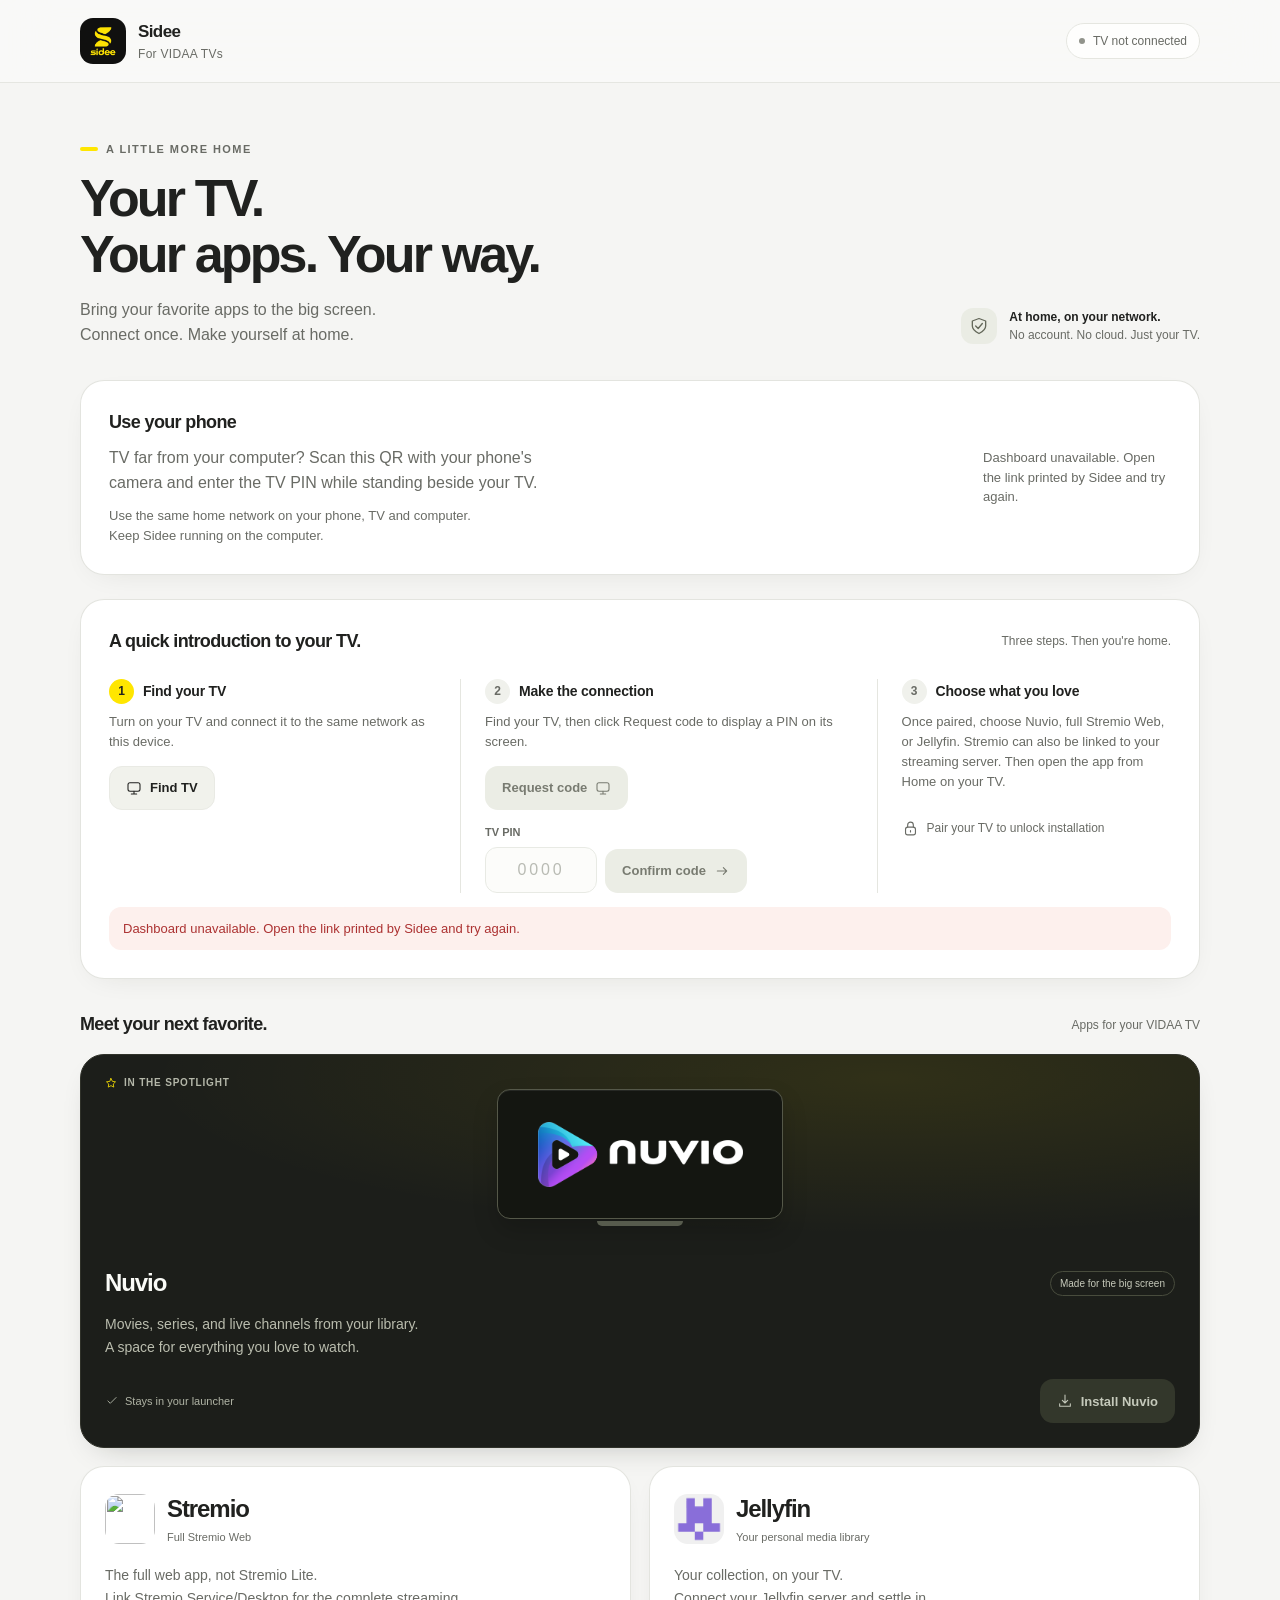
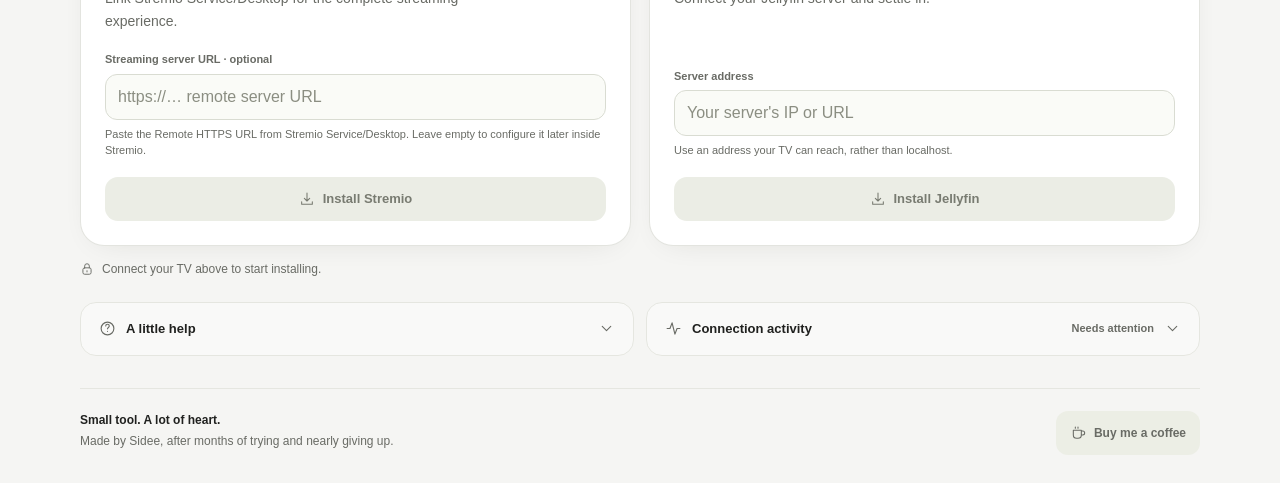
==== commit b775c9cd: "Add full Stremio Web installer with streaming server support" ====
--- a/core/dashboard.html
+++ b/core/dashboard.html
@@ -123,12 +123,12 @@
     .app-note .icon { width: 14px; height: 14px; }
     .featured .app-note { color: #b0b4a5; }
     .featured .button:disabled { background: #33372b; color: #c5c9bb; }
-    .jellyfin-head { display: flex; align-items: center; gap: 12px; }
+    .jellyfin-head, .stremio-head { display: flex; align-items: center; gap: 12px; }
     .app-icon { width: 50px; height: 50px; border-radius: 14px; }
-    .jellyfin-head small { display: block; color: var(--muted); font-size: 11px; margin-top: 2px; }
-    .jellyfin .app-body { gap: 18px; }
-    .jellyfin .field { margin-top: auto; }
-    .jellyfin .button { width: 100%; }
+    .jellyfin-head small, .stremio-head small { display: block; color: var(--muted); font-size: 11px; margin-top: 2px; }
+    .jellyfin .app-body, .stremio .app-body { gap: 18px; }
+    .jellyfin .field, .stremio .field { margin-top: auto; }
+    .jellyfin .button, .stremio .button { width: 100%; }
     .help-text { font-size: 11px; color: var(--muted); }
     .install-hint { color: var(--muted); font-size: 12px; display: flex; align-items: center; gap: 8px; margin-top: 14px; }
     .install-hint .icon { width: 14px; height: 14px; }
@@ -162,7 +162,8 @@
       .privacy { margin-bottom: 4px; }
       .steps { grid-template-columns: 1fr 1.2fr .9fr; gap: 24px; }
       .step + .step { border-top: 0; border-left: 1px solid var(--line); padding-top: 0; padding-left: 24px; }
-      .app-grid { grid-template-columns: 1.45fr 1fr; }
+      .app-grid { grid-template-columns: repeat(2, minmax(0, 1fr)); }
+      .featured { grid-column: 1 / -1; }
       .utilities { grid-template-columns: 1fr 1fr; align-items: start; }
     }
     @media (hover: hover) {
@@ -242,7 +243,7 @@
         </div>
         <div class="step" id="stepInstall">
           <div class="step-heading"><span class="step-number">3</span><h3>Choose what you love</h3></div>
-          <p>Once paired, choose Install Nuvio or enter your server address for Jellyfin. Then open the app from Home on your TV.</p>
+          <p>Once paired, choose Nuvio, full Stremio Web, or Jellyfin. Stremio can also be linked to your streaming server. Then open the app from Home on your TV.</p>
           <div class="ready-note"><svg class="icon" id="readyIcon" aria-hidden="true"><use href="#i-lock"/></svg><span id="readyText">Pair your TV to unlock installation</span></div>
         </div>
       </div>
@@ -257,6 +258,14 @@
             <div class="app-title"><h3>Nuvio</h3><span class="app-pill">Made for the big screen</span></div>
             <p class="app-description">Movies, series, and live channels from your library.<br>A space for everything you love to watch.</p>
             <div class="app-bottom"><span class="app-note"><svg class="icon" aria-hidden="true"><use href="#i-check"/></svg>Stays in your launcher</span><button class="button" id="btnInstall" disabled><svg class="icon" aria-hidden="true"><use href="#i-download"/></svg><span>Install Nuvio</span></button></div>
+          </div>
+        </article>
+        <article class="panel app stremio">
+          <div class="app-body">
+            <div class="stremio-head"><img class="app-icon" src="https://web.stremio.com/images/icon_196x196.png" alt="" width="50" height="50"><div><h3>Stremio</h3><small>Full Stremio Web</small></div></div>
+            <p class="app-description">The full web app, not Stremio Lite.<br>Link Stremio Service/Desktop for the complete streaming experience.</p>
+            <div class="field"><label for="stsrv">Streaming server URL · optional</label><input id="stsrv" type="text" inputmode="url" autocomplete="url" spellcheck="false" placeholder="https://… remote server URL" aria-describedby="stServerHelp stServerError"><span class="help-text" id="stServerHelp">Paste the Remote HTTPS URL from Stremio Service/Desktop. Leave empty to configure it later inside Stremio.</span><span class="field-error" id="stServerError" hidden></span></div>
+            <button class="button secondary" id="btnInstallStremio" disabled><svg class="icon" aria-hidden="true"><use href="#i-download"/></svg><span>Install Stremio</span></button>
           </div>
         </article>
         <article class="panel app jellyfin">
@@ -278,7 +287,8 @@
         <p><b>The connection was refused?</b>If the TV just turned on, give it a minute, then try pairing again.</p>
         <p><b>Your PIN or saved connection expired?</b>Click Request code again, enter the new PIN shown on your TV, and click Confirm code.</p>
         <p><b>The tile hasn't appeared?</b>Check the favorites row in your launcher. You may need to restart the TV.</p>
-        <p><b>Can I close the installer?</b>After installation is confirmed, press Ctrl+C in its terminal. Nuvio opens online from the TV launcher; your computer can be off. Jellyfin still needs its server to be running.</p>
+        <p><b>Can I close the installer?</b>After installation is confirmed, press Ctrl+C in its terminal. Nuvio and Stremio Web open online from the TV launcher, so Sidee can be off. Jellyfin still needs its server; Stremio needs Stremio Service/Desktop only when you use a linked streaming server.</p>
+        <p><b>Which Stremio is installed?</b>Sidee installs the full Stremio Web app at web.stremio.com, not the limited VIDAA Stremio Lite app. For full streaming support, paste the Remote HTTPS URL shown by Stremio Service/Desktop or configure it later in Stremio's Streaming settings.</p>
         <p><b>Still seeing the old Nuvio icon?</b>Restart the installer and install Nuvio again. If the old image remains, remove its tile from the TV launcher and reinstall it.</p>
         <p><b>Want to remove an app?</b>Open the tile's menu in the TV launcher and choose Remove.</p>
       </div></details>
@@ -329,6 +339,7 @@
 
     function updateInstallButtons() {
       $("btnInstall").disabled = !linked || installBusy || findBusy;
+      $("btnInstallStremio").disabled = !linked || installBusy || findBusy;
       $("btnInstallJf").disabled = !linked || installBusy || findBusy;
     }
 
@@ -529,8 +540,10 @@
 
     async function installApp(app, extra) {
       if (!linked || installBusy) return;
-      const id = app === "nuvio" ? "btnInstall" : "btnInstallJf";
-      const name = app === "nuvio" ? "Nuvio" : "Jellyfin";
+      const buttons = {nuvio: "btnInstall", stremio: "btnInstallStremio", jellyfin: "btnInstallJf"};
+      const names = {nuvio: "Nuvio", stremio: "Stremio", jellyfin: "Jellyfin"};
+      const id = buttons[app];
+      const name = names[app];
       installBusy = true;
       busy(id, true, "Installing…");
       updateInstallButtons();
@@ -544,7 +557,9 @@
         if (result.ok) {
           installed.add(app);
           $("bannerTitle").textContent = name + " is home.";
-          $("bannerText").textContent = "Press Home on your TV and select its tile. You can stop the installer with Ctrl+C; Nuvio needs Internet and Jellyfin needs its server.";
+          $("bannerText").textContent = app === "stremio"
+            ? "Press Home and open Stremio. Sidee can be closed; if you linked a streaming server, keep Stremio Service/Desktop running."
+            : "Press Home on your TV and select its tile. You can stop the installer with Ctrl+C; Nuvio needs Internet and Jellyfin needs its server.";
           $("banner").hidden = false;
           $("banner").scrollIntoView({behavior: matchMedia("(prefers-reduced-motion: reduce)").matches ? "instant" : "smooth", block: "nearest"});
           log(name + " is installed. Take a look at your TV launcher.", "ok");
@@ -569,6 +584,12 @@
       }
     }
     $("btnInstall").onclick = () => installApp("nuvio");
+    $("btnInstallStremio").onclick = () => {
+      const server = $("stsrv").value.trim();
+      installApp("stremio", server ? {server} : {});
+    };
+    $("stsrv").oninput = () => { $("stServerError").hidden = true; $("stsrv").removeAttribute("aria-invalid"); };
+    $("stsrv").onkeydown = event => { if (event.key === "Enter" && !$("btnInstallStremio").disabled) $("btnInstallStremio").click(); };
     $("btnInstallJf").onclick = () => {
       const server = $("jfsrv").value.trim();
       if (!server) {
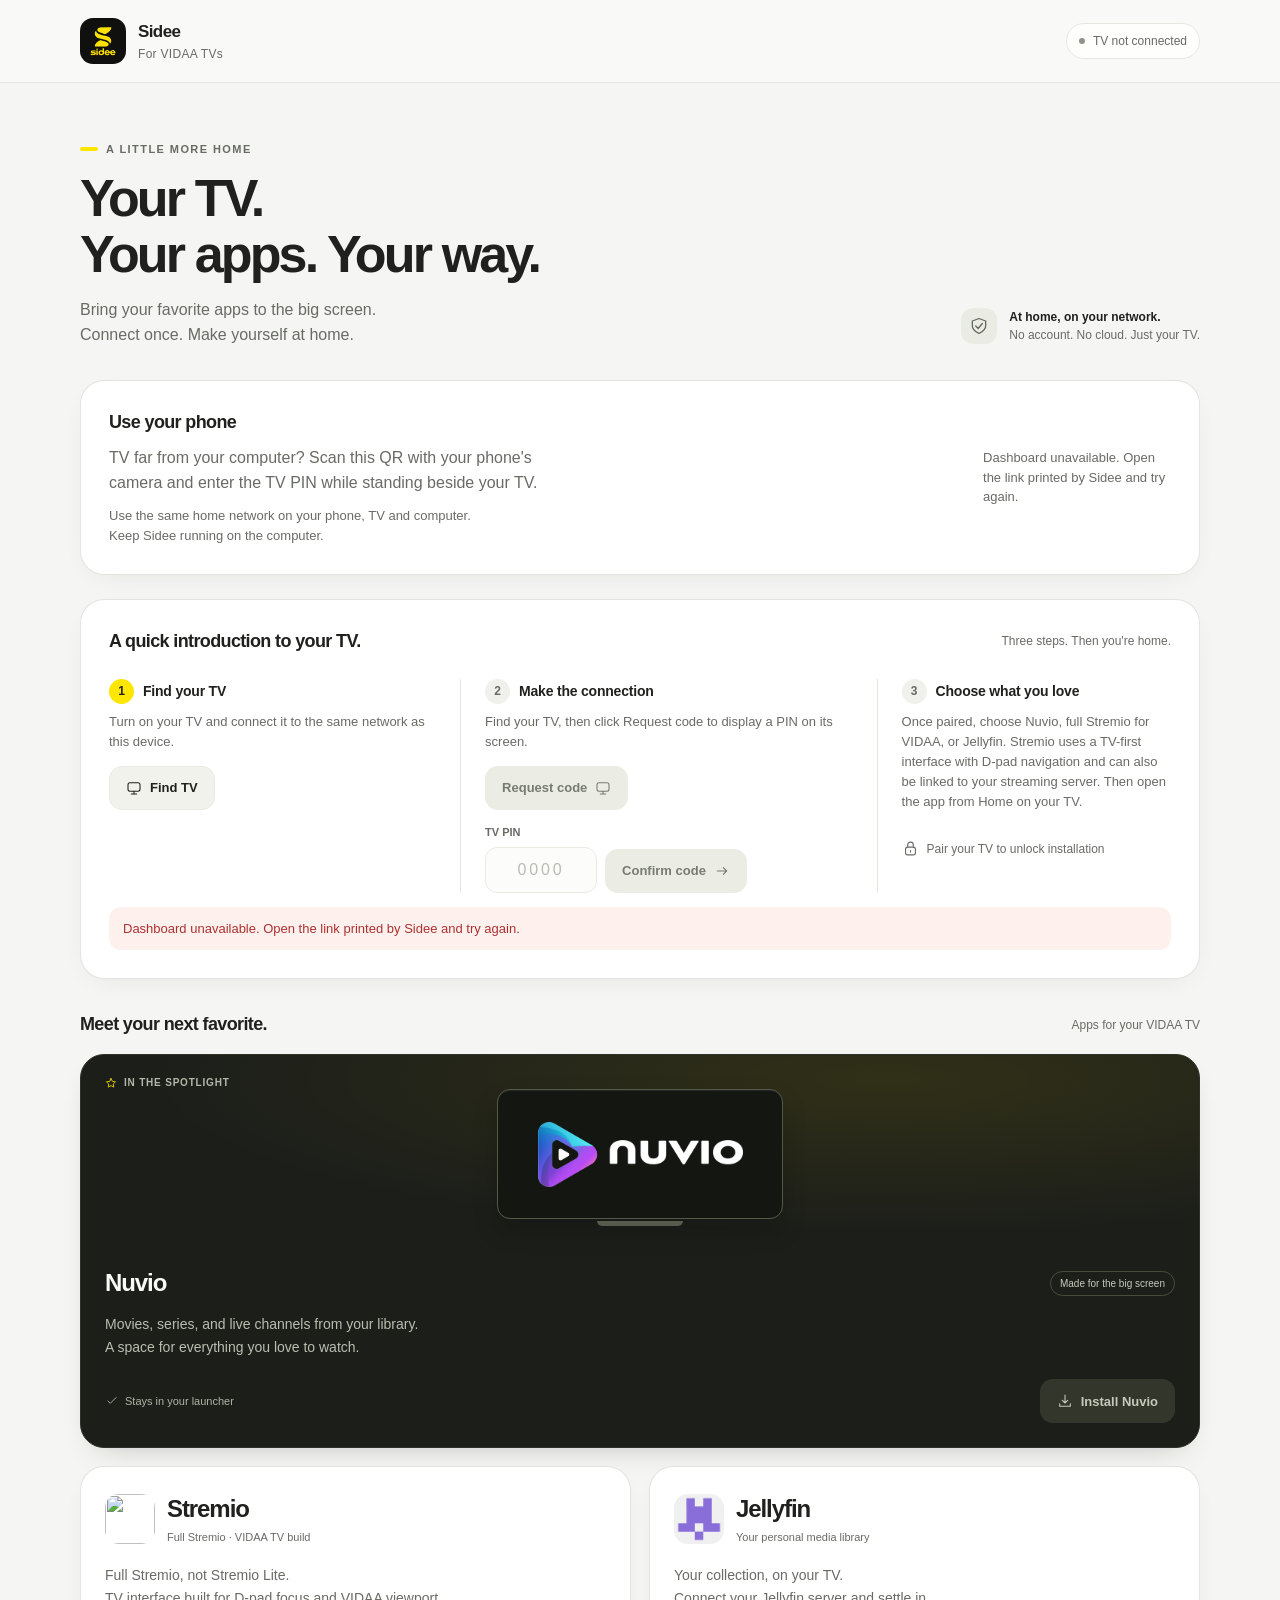
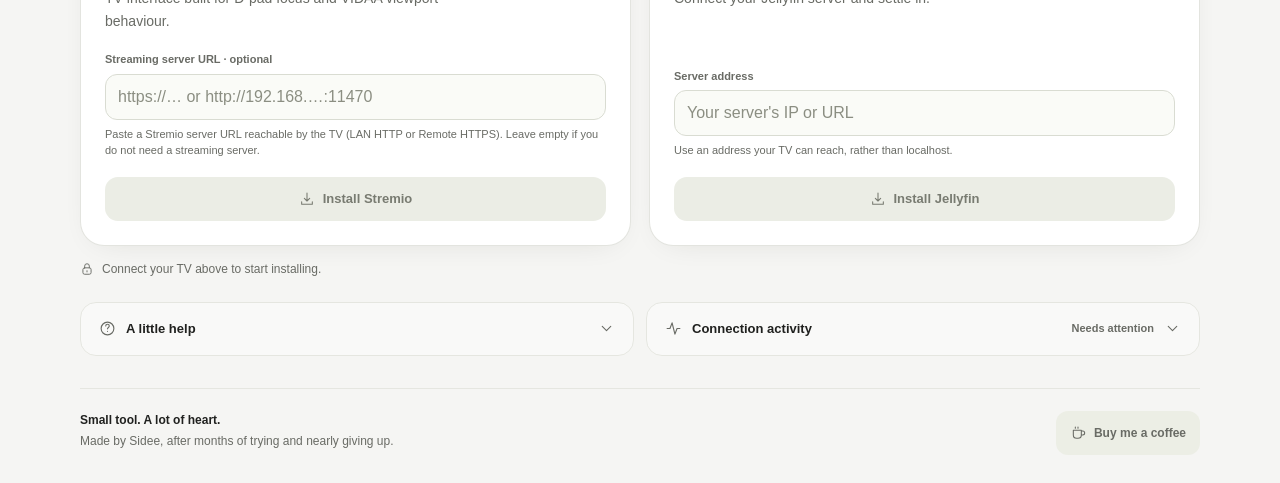
==== commit 7a764f41: "Use VIDAA-optimised Stremio TV build" ====
--- a/core/dashboard.html
+++ b/core/dashboard.html
@@ -243,7 +243,7 @@
         </div>
         <div class="step" id="stepInstall">
           <div class="step-heading"><span class="step-number">3</span><h3>Choose what you love</h3></div>
-          <p>Once paired, choose Nuvio, full Stremio Web, or Jellyfin. Stremio can also be linked to your streaming server. Then open the app from Home on your TV.</p>
+          <p>Once paired, choose Nuvio, full Stremio for VIDAA, or Jellyfin. Stremio uses a TV-first interface with D-pad navigation and can also be linked to your streaming server. Then open the app from Home on your TV.</p>
           <div class="ready-note"><svg class="icon" id="readyIcon" aria-hidden="true"><use href="#i-lock"/></svg><span id="readyText">Pair your TV to unlock installation</span></div>
         </div>
       </div>
@@ -262,9 +262,9 @@
         </article>
         <article class="panel app stremio">
           <div class="app-body">
-            <div class="stremio-head"><img class="app-icon" src="https://web.stremio.com/images/icon_196x196.png" alt="" width="50" height="50"><div><h3>Stremio</h3><small>Full Stremio Web</small></div></div>
-            <p class="app-description">The full web app, not Stremio Lite.<br>Link Stremio Service/Desktop for the complete streaming experience.</p>
-            <div class="field"><label for="stsrv">Streaming server URL · optional</label><input id="stsrv" type="text" inputmode="url" autocomplete="url" spellcheck="false" placeholder="https://… remote server URL" aria-describedby="stServerHelp stServerError"><span class="help-text" id="stServerHelp">Paste the Remote HTTPS URL from Stremio Service/Desktop. Leave empty to configure it later inside Stremio.</span><span class="field-error" id="stServerError" hidden></span></div>
+            <div class="stremio-head"><img class="app-icon" src="https://noobygains.github.io/stremio-vidaa-tv/icon.png" alt="" width="50" height="50"><div><h3>Stremio</h3><small>Full Stremio · VIDAA TV build</small></div></div>
+            <p class="app-description">Full Stremio, not Stremio Lite.<br>TV interface built for D-pad focus and VIDAA viewport behaviour.</p>
+            <div class="field"><label for="stsrv">Streaming server URL · optional</label><input id="stsrv" type="text" inputmode="url" autocomplete="url" spellcheck="false" placeholder="https://… or http://192.168.…:11470" aria-describedby="stServerHelp stServerError"><span class="help-text" id="stServerHelp">Paste a Stremio server URL reachable by the TV (LAN HTTP or Remote HTTPS). Leave empty if you do not need a streaming server.</span><span class="field-error" id="stServerError" hidden></span></div>
             <button class="button secondary" id="btnInstallStremio" disabled><svg class="icon" aria-hidden="true"><use href="#i-download"/></svg><span>Install Stremio</span></button>
           </div>
         </article>
@@ -287,8 +287,8 @@
         <p><b>The connection was refused?</b>If the TV just turned on, give it a minute, then try pairing again.</p>
         <p><b>Your PIN or saved connection expired?</b>Click Request code again, enter the new PIN shown on your TV, and click Confirm code.</p>
         <p><b>The tile hasn't appeared?</b>Check the favorites row in your launcher. You may need to restart the TV.</p>
-        <p><b>Can I close the installer?</b>After installation is confirmed, press Ctrl+C in its terminal. Nuvio and Stremio Web open online from the TV launcher, so Sidee can be off. Jellyfin still needs its server; Stremio needs Stremio Service/Desktop only when you use a linked streaming server.</p>
-        <p><b>Which Stremio is installed?</b>Sidee installs the full Stremio Web app at web.stremio.com, not the limited VIDAA Stremio Lite app. For full streaming support, paste the Remote HTTPS URL shown by Stremio Service/Desktop or configure it later in Stremio's Streaming settings.</p>
+        <p><b>Can I close the installer?</b>After installation is confirmed, press Ctrl+C in its terminal. Nuvio and the Stremio TV build open online from the TV launcher, so Sidee can be off. Jellyfin still needs its server; Stremio needs a streaming server only for playback that depends on one.</p>
+        <p><b>Which Stremio is installed?</b>Sidee installs the full community-maintained VIDAA TV build based on Stremio Theater with a modern Stremio core — not the limited VIDAA Stremio Lite app. It is designed for remote-control focus, D-pad navigation and VIDAA viewport quirks. You can optionally link a LAN or Remote HTTPS streaming server.</p>
         <p><b>Still seeing the old Nuvio icon?</b>Restart the installer and install Nuvio again. If the old image remains, remove its tile from the TV launcher and reinstall it.</p>
         <p><b>Want to remove an app?</b>Open the tile's menu in the TV launcher and choose Remove.</p>
       </div></details>
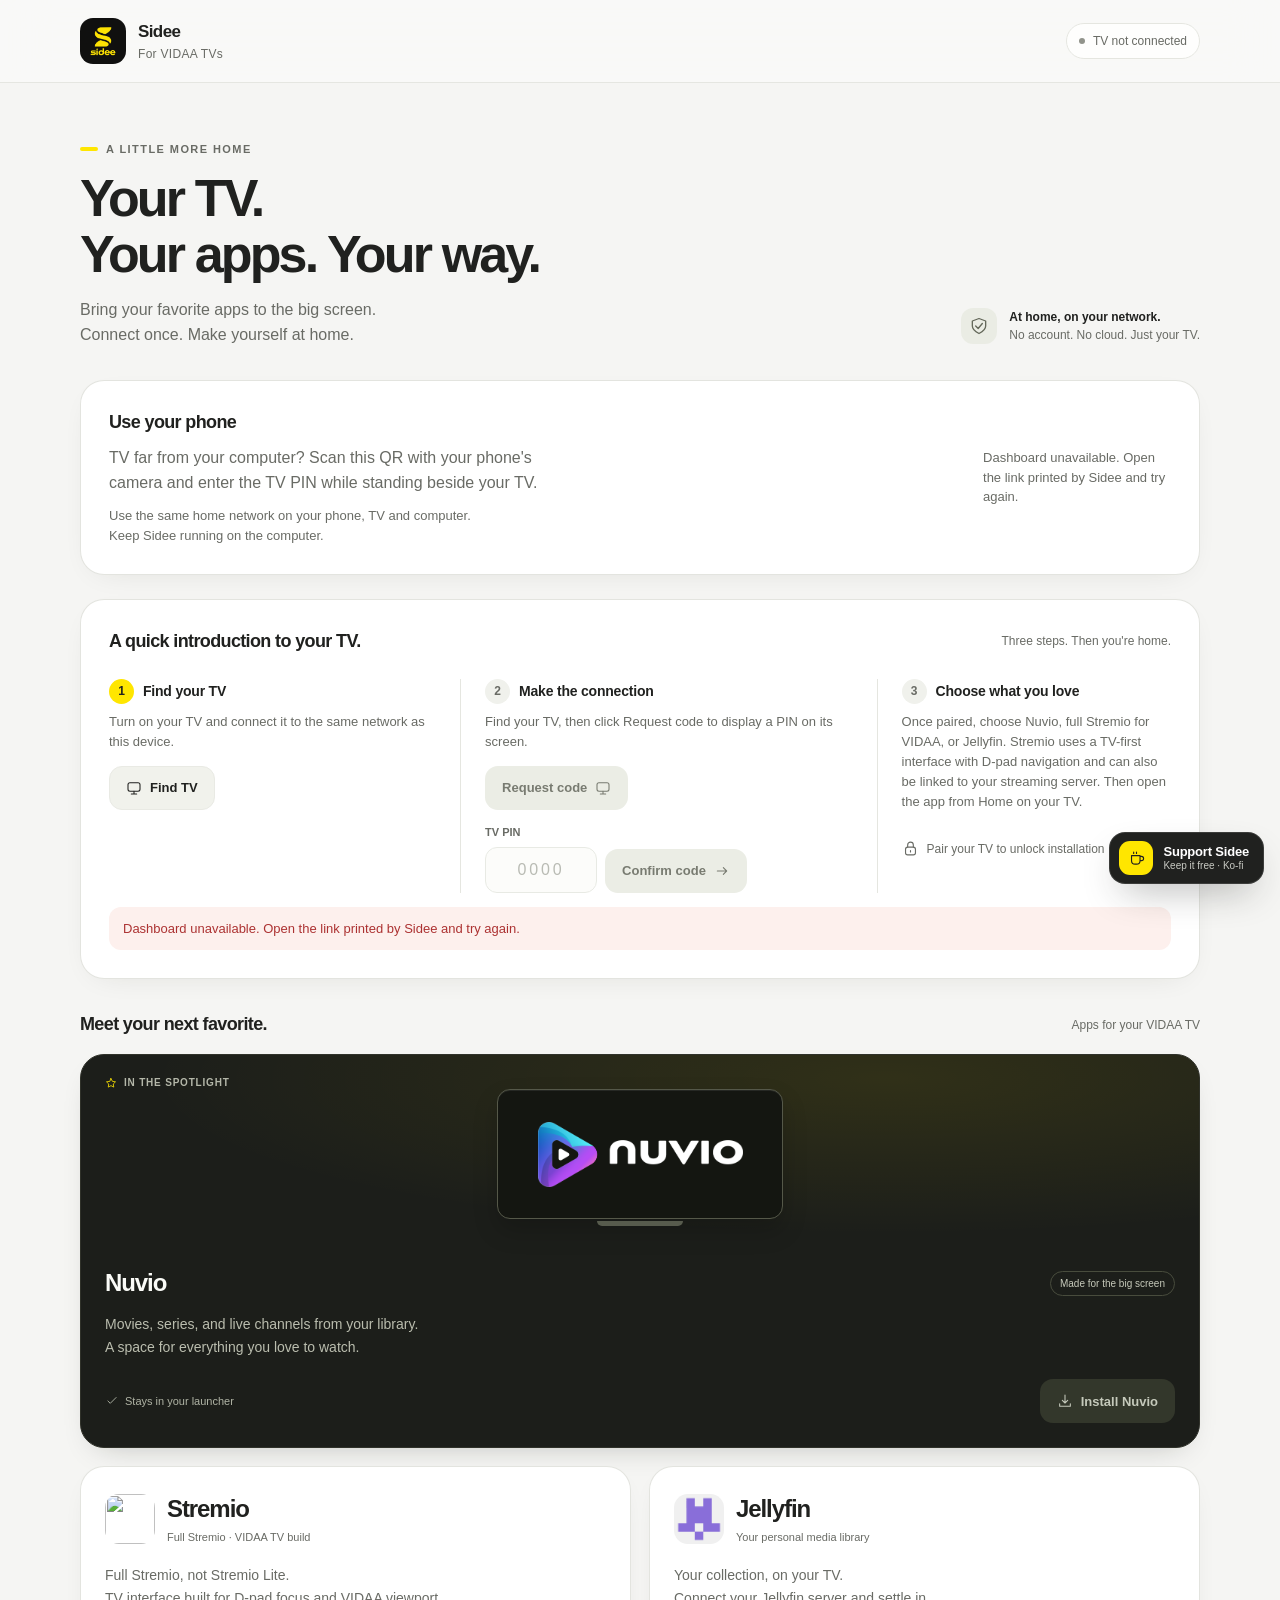
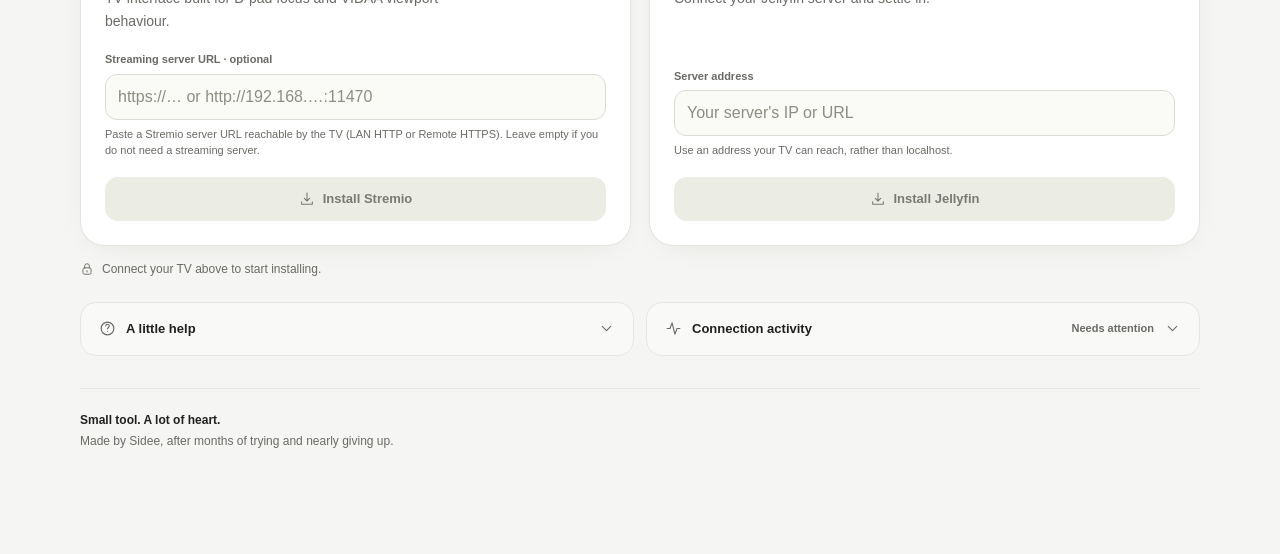
==== commit d7132a99: "ui: keep Sidee support link always visible" ====
--- a/core/dashboard.html
+++ b/core/dashboard.html
@@ -42,7 +42,7 @@
     .status.on { color: var(--positive); background: #f2f8f1; border-color: #d8e6d8; }
     .status.on .status-dot { background: var(--positive); }
     #tvchip { overflow-wrap: anywhere; }
-    main { padding-top: clamp(32px, 5vw, 58px); padding-bottom: max(28px, env(safe-area-inset-bottom)); }
+    main { padding-top: clamp(32px, 5vw, 58px); padding-bottom: calc(104px + env(safe-area-inset-bottom)); }
     .intro { display: grid; gap: 24px; margin-bottom: 32px; }
     .eyebrow { display: flex; align-items: center; gap: 8px; color: var(--muted); font-size: 11px; font-weight: 650; letter-spacing: .13em; text-transform: uppercase; margin-bottom: 12px; }
     .eyebrow::before { content: ""; width: 18px; height: 4px; background: var(--accent); border-radius: 2px; }
@@ -153,10 +153,14 @@
     #notice { margin-top: 14px; padding: 12px 14px; border-radius: 12px; background: #f2f3ed; font-size: 13px; color: var(--muted); overflow-wrap: anywhere; }
     #notice.err { color: var(--negative); background: #fdf0ed; }
     #notice.ok { color: var(--positive); background: #eef5eb; }
-    footer { margin-top: 32px; padding-top: 22px; border-top: 1px solid var(--line); display: flex; justify-content: space-between; flex-wrap: wrap; gap: 18px; font-size: 12px; color: var(--muted); }
+    footer { margin-top: 32px; padding-top: 22px; border-top: 1px solid var(--line); font-size: 12px; color: var(--muted); }
     .footer-brand { font-weight: 650; color: var(--ink); margin-bottom: 3px; }
-    .coffee { display: inline-flex; align-items: center; gap: 8px; min-height: 44px; padding: 10px 14px; background: #eceee5; border-radius: 12px; text-decoration: none; font-weight: 550; }
-    .coffee .icon { width: 16px; height: 16px; }
+    .coffee { position: fixed; right: max(16px, env(safe-area-inset-right)); bottom: max(16px, env(safe-area-inset-bottom)); z-index: 60; display: inline-flex; align-items: center; gap: 10px; min-height: 52px; padding: 8px 14px 8px 9px; border: 1px solid rgba(255,255,255,.12); border-radius: 16px; background: var(--ink); color: #fff; box-shadow: 0 16px 38px -14px rgba(32,33,31,.42); text-decoration: none; transition: transform 180ms var(--ease), background 180ms, box-shadow 180ms; }
+    .coffee-mark { display: grid; place-items: center; width: 34px; height: 34px; border-radius: 11px; background: var(--accent); color: var(--ink); flex-shrink: 0; }
+    .coffee-mark .icon { width: 17px; height: 17px; }
+    .coffee-copy { display: flex; flex-direction: column; gap: 2px; line-height: 1.05; }
+    .coffee-copy strong { font-size: 13px; font-weight: 680; letter-spacing: -.015em; }
+    .coffee-copy small { color: #c9cbc4; font-size: 10px; font-weight: 500; }
     @media (min-width: 760px) {
       .intro { grid-template-columns: minmax(0, 1fr) auto; align-items: end; }
       .privacy { margin-bottom: 4px; }
@@ -166,9 +170,15 @@
       .featured { grid-column: 1 / -1; }
       .utilities { grid-template-columns: 1fr 1fr; align-items: start; }
     }
+    @media (max-width: 520px) {
+      .coffee { right: max(12px, env(safe-area-inset-right)); bottom: max(12px, env(safe-area-inset-bottom)); min-height: 50px; padding: 8px 12px 8px 8px; border-radius: 15px; }
+      .coffee-mark { width: 32px; height: 32px; border-radius: 10px; }
+      .coffee-copy small { display: none; }
+    }
     @media (hover: hover) {
       .button:hover:not(:disabled) { background: #f0da09; transform: translateY(-1px); }
-      .button.secondary:hover:not(:disabled), .coffee:hover { background: #e7eadf; }
+      .button.secondary:hover:not(:disabled) { background: #e7eadf; }
+      .coffee:hover { background: #2c2e2a; transform: translateY(-2px); box-shadow: 0 18px 42px -13px rgba(32,33,31,.5); }
       summary:hover { color: var(--accent-ink); }
     }
     @media (prefers-reduced-motion: no-preference) {
@@ -282,20 +292,24 @@
     <div class="utilities">
       <details><summary><svg class="icon" aria-hidden="true"><use href="#i-help"/></svg>A little help<svg class="icon chevron" aria-hidden="true"><use href="#i-chevron"/></svg></summary><div class="help-content">
         <p><b>First time connecting?</b>Click Find TV, then Request code. Enter the 4-digit PIN displayed on your TV in the TV PIN field above and click Confirm code. Installation becomes available as soon as the TV confirms the connection.</p>
-        <p><b>How do I open the installer again?</b>On Windows, double-click <code>start-windows.bat</code> in the extracted folder. The first launch prepares the app automatically and needs an Internet connection. Keep its window open while using this page. If the browser does not open, use the complete link printed beside “this computer”, including its key. To use your phone, scan the QR in the “Use your phone” section above.</p>
+        <p><b>How do I open the installer again?</b>On Windows, double-click <code>start-windows.bat</code> in the extracted folder. The first launch prepares the app automatically and needs an Internet connection. On macOS, open <code>Sidee.app</code> in Applications; Python is already included. Keep Sidee's window open while using this page. If the browser does not open, use “Open dashboard” on macOS or the complete link printed beside “this computer” on Windows, including its key. To use your phone, scan the QR in the “Use your phone” section above.</p>
         <p><b>Can't find your TV?</b>Keep the TV on and connect both devices to the same network. Guest Wi-Fi can prevent them from seeing each other. Restart the TV and try again.</p>
         <p><b>The connection was refused?</b>If the TV just turned on, give it a minute, then try pairing again.</p>
         <p><b>Your PIN or saved connection expired?</b>Click Request code again, enter the new PIN shown on your TV, and click Confirm code.</p>
         <p><b>The tile hasn't appeared?</b>Check the favorites row in your launcher. You may need to restart the TV.</p>
-        <p><b>Can I close the installer?</b>After installation is confirmed, press Ctrl+C in its terminal. Nuvio and the Stremio TV build open online from the TV launcher, so Sidee can be off. Jellyfin still needs its server; Stremio needs a streaming server only for playback that depends on one.</p>
+        <p><b>Can I close the installer?</b>After installation is confirmed, choose “Quit Sidee” on macOS or press Ctrl+C in the Windows launcher's window. Nuvio and the Stremio TV build open online from the TV launcher, so Sidee can be off. Jellyfin still needs its server; Stremio needs a streaming server only for playback that depends on one.</p>
         <p><b>Which Stremio is installed?</b>Sidee installs the full community-maintained VIDAA TV build based on Stremio Theater with a modern Stremio core — not the limited VIDAA Stremio Lite app. It is designed for remote-control focus, D-pad navigation and VIDAA viewport quirks. You can optionally link a LAN or Remote HTTPS streaming server.</p>
         <p><b>Still seeing the old Nuvio icon?</b>Restart the installer and install Nuvio again. If the old image remains, remove its tile from the TV launcher and reinstall it.</p>
         <p><b>Want to remove an app?</b>Open the tile's menu in the TV launcher and choose Remove.</p>
       </div></details>
       <details id="activity"><summary><svg class="icon" aria-hidden="true"><use href="#i-activity"/></svg>Connection activity<span class="activity-count" id="activityCount">Ready</span><svg class="icon chevron" aria-hidden="true"><use href="#i-chevron"/></svg></summary><div id="log" role="log" aria-label="Connection activity" aria-live="off"><span class="log-line">Ready when you are.</span></div></details>
     </div>
-    <footer><div><p class="footer-brand">Small tool. A lot of heart.</p><p>Made by Sidee, after months of trying and nearly giving up.</p></div><a class="coffee" id="kofi" href="#" target="_blank" rel="noopener noreferrer"><svg class="icon" aria-hidden="true"><use href="#i-coffee"/></svg>Buy me a coffee</a></footer>
+    <footer><div><p class="footer-brand">Small tool. A lot of heart.</p><p>Made by Sidee, after months of trying and nearly giving up.</p></div></footer>
   </main>
+  <a class="coffee" id="kofi" href="#" target="_blank" rel="noopener noreferrer" aria-label="Support Sidee on Ko-fi">
+    <span class="coffee-mark"><svg class="icon" aria-hidden="true"><use href="#i-coffee"/></svg></span>
+    <span class="coffee-copy"><strong>Support Sidee</strong><small>Keep it free · Ko-fi</small></span>
+  </a>
   <script>
     const $ = id => document.getElementById(id);
     const KEY = new URLSearchParams(location.search).get("key") || "";
@@ -559,7 +573,7 @@
           $("bannerTitle").textContent = name + " is home.";
           $("bannerText").textContent = app === "stremio"
             ? "Press Home and open Stremio. Sidee can be closed; if you linked a streaming server, keep Stremio Service/Desktop running."
-            : "Press Home on your TV and select its tile. You can stop the installer with Ctrl+C; Nuvio needs Internet and Jellyfin needs its server.";
+            : "Press Home on your TV and select its tile. You can stop Sidee with Quit Sidee on macOS or Ctrl+C on Windows; Nuvio needs Internet and Jellyfin needs its server.";
           $("banner").hidden = false;
           $("banner").scrollIntoView({behavior: matchMedia("(prefers-reduced-motion: reduce)").matches ? "instant" : "smooth", block: "nearest"});
           log(name + " is installed. Take a look at your TV launcher.", "ok");
